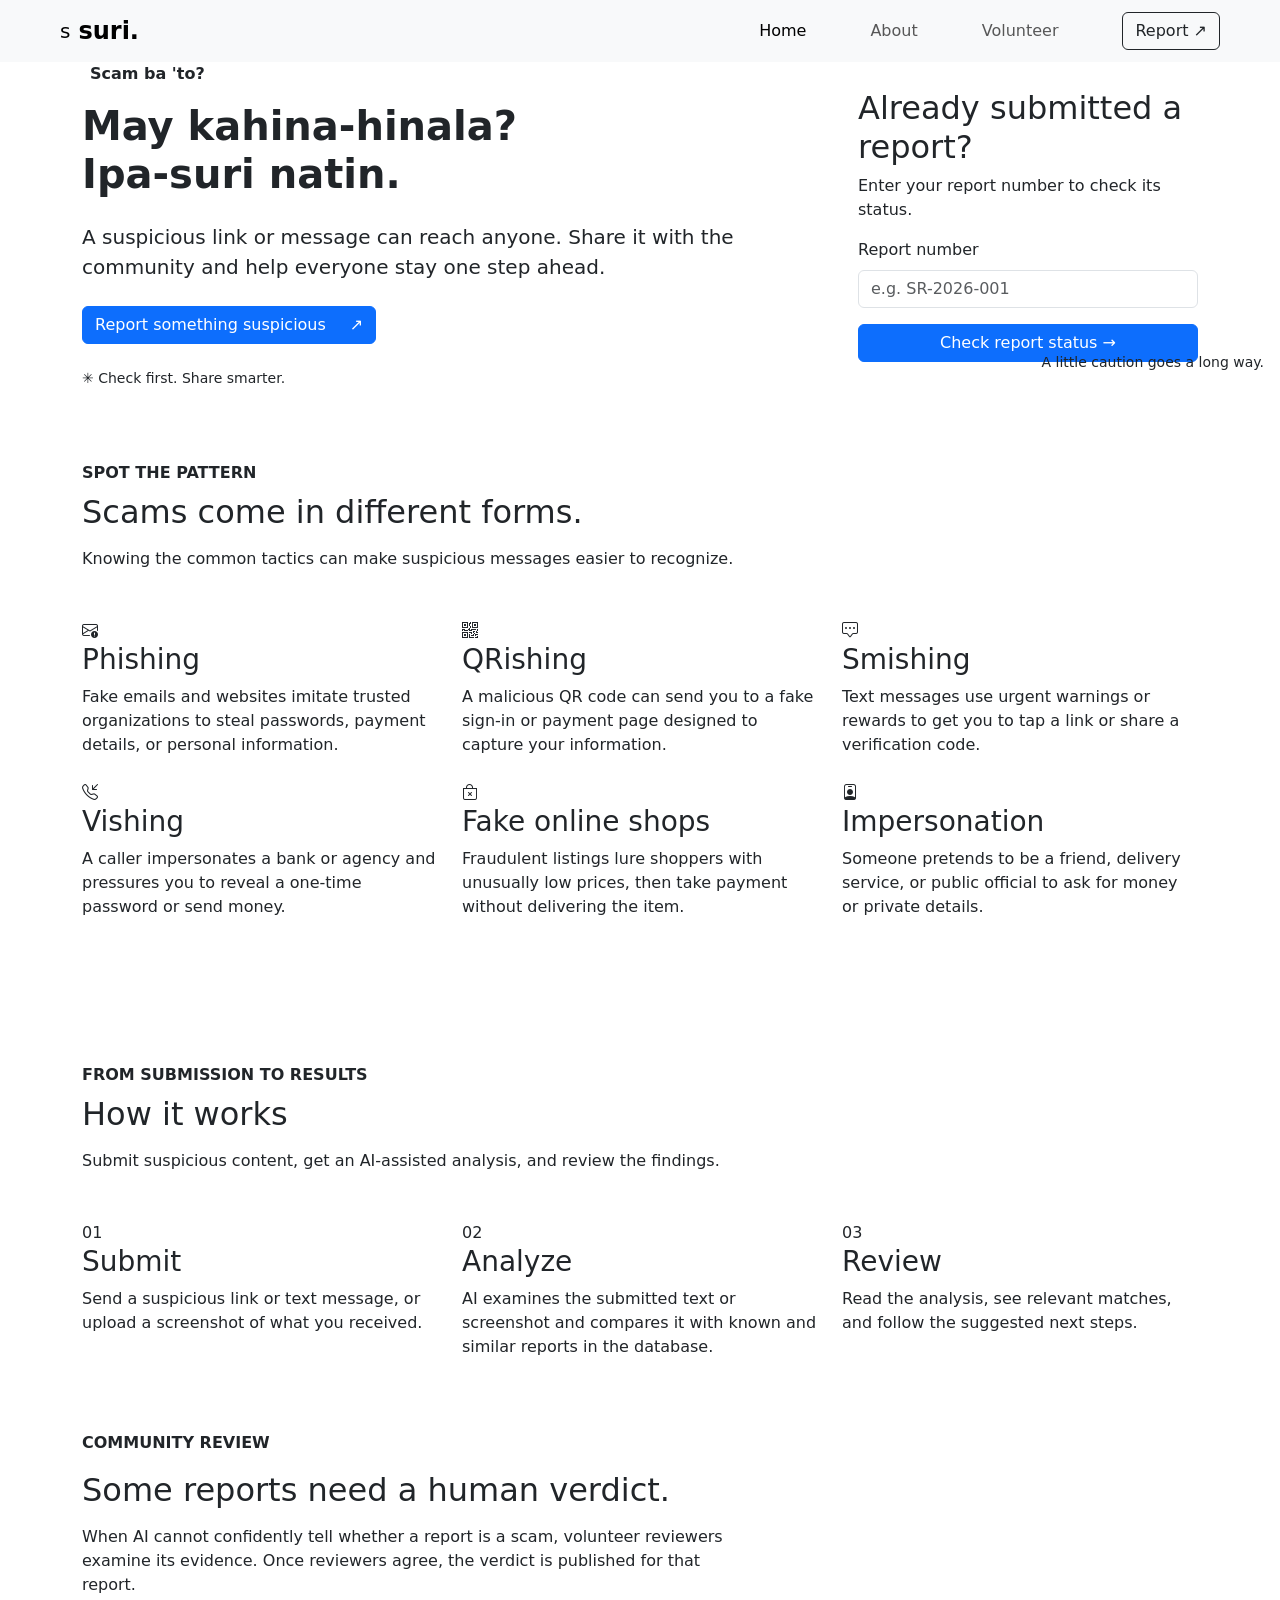
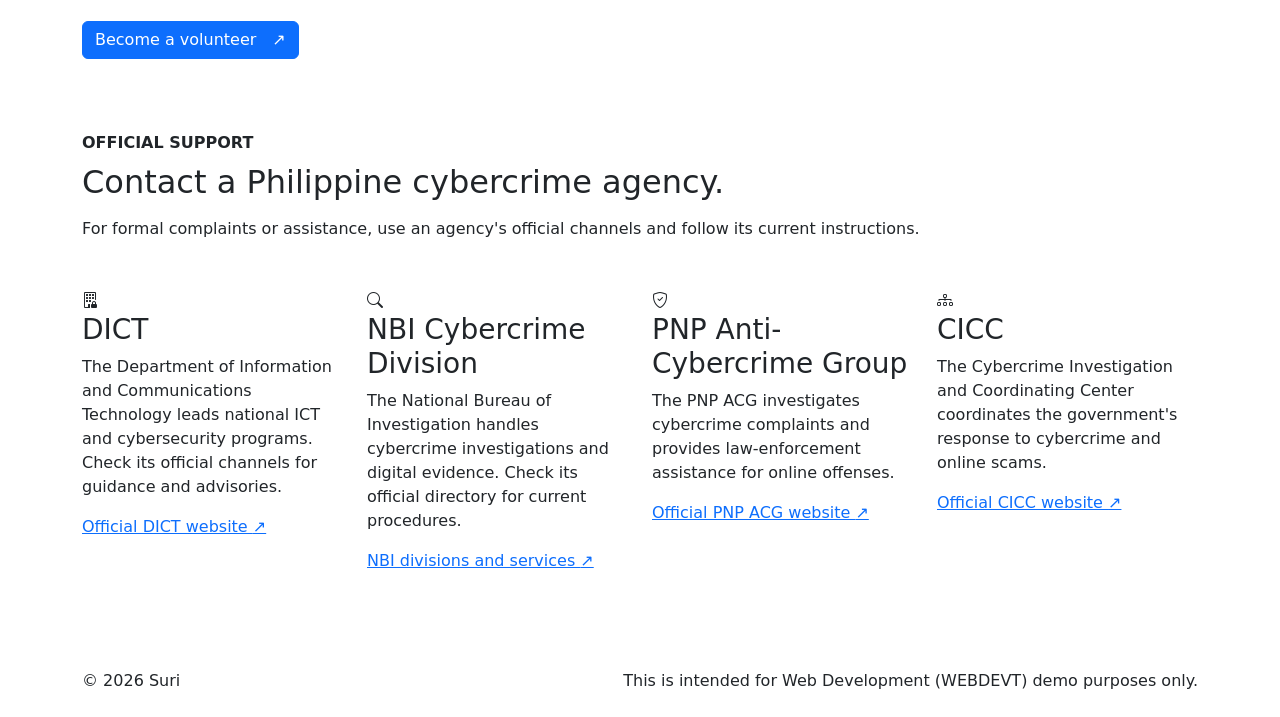
==== index.html @ f3814437 "CORTEZ: Added initial files w/ template." ====
<!doctype html>
<html lang="en">
  <head>
    <meta charset="utf-8">
    <meta name="viewport" content="width=device-width, initial-scale=1">
    <meta name="theme-color" content="#f7f7f2">
    <meta name="description" content="A community space to check suspicious links and messages before they spread." >
    <title>Suri | Scam ba 'to?</title>

    <!-- Bootstrap supplies the responsive layout and common interface styles. -->
    <link href="https://cdn.jsdelivr.net/npm/bootstrap@5.3.3/dist/css/bootstrap.min.css" rel="stylesheet" integrity="sha384-QWTKZyjpPEjISv5WaRU9OFeRpok6YctnYmDr5pNlyT2bRjXh0JMhjY6hW+ALEwIH" crossorigin="anonymous">
    <link rel="stylesheet" href="https://cdn.jsdelivr.net/npm/bootstrap-icons@1.11.3/font/bootstrap-icons.min.css">
    <!-- A display font paired with a readable body font gives the page its own voice. -->
    <link rel="preconnect" href="https://fonts.googleapis.com">
    <link rel="preconnect" href="https://fonts.gstatic.com" crossorigin>
    <link href="https://fonts.googleapis.com/css2?family=DM+Sans:wght@400;500;600;700&family=Space+Grotesk:wght@500;600;700&display=swap" rel="stylesheet">
    <link rel="stylesheet" href="styles/index.css">
    <link rel="stylesheet" href="styles/menu.css">
    <link rel="stylesheet" href="styles/hero.css">
    <link rel="stylesheet" href="styles/report-lookup.css">
    <link rel="stylesheet" href="styles/scams.css">
    <link rel="stylesheet" href="styles/how-it-works.css">
    <link rel="stylesheet" href="styles/volunteer.css">
    <link rel="stylesheet" href="styles/agencies.css">
    <link rel="stylesheet" href="styles/footer.css">
    <script src="scripts/hero.js" defer></script>
    <script src="scripts/menu.js" defer></script>
    <script src="scripts/report-lookup.js" defer></script>
    <script src="scripts/volunteer.js" defer></script>
  </head>
  <body>
    <!-- A sticky header keeps the main actions close while the page is in view. -->
    <header class="navbar navbar-expand-md sticky-top bg-light px-3 px-lg-5">
      <div class="container-fluid">
      <a class="navbar-brand d-flex align-items-center gap-2 mb-0" href="#home" aria-label="Suri home">
        <span class="brand-mark" aria-hidden="true">s</span>
        <span class="brand-name fs-4 fw-bold">suri<span class="brand-period">.</span></span>
      </a>

      <button class="navbar-toggler" type="button" aria-label="Open navigation menu" aria-expanded="false" aria-controls="site-navigation">
        <span class="navbar-toggler-icon" aria-hidden="true"></span>
      </button>

      <nav class="collapse navbar-collapse justify-content-md-end" id="site-navigation" aria-label="Main navigation">
        <div class="navbar-nav align-items-md-center gap-md-5">
          <a class="nav-link active" href="#home" aria-current="page">Home</a>
          <a class="nav-link" href="#how-it-works">About</a>
          <a class="nav-link" href="#volunteer">Volunteer</a>
          <a class="btn btn-outline-dark ms-md-2" href="report.html">Report <span aria-hidden="true">↗</span></a>
        </div>
      </nav>
      </div>
    </header>

    <main>
      <!-- The hero fills the space below the header and uses a photo selected in scripts/hero.js. -->
      <section class="hero d-flex align-items-center position-relative overflow-hidden" id="home" aria-labelledby="hero-title">
        <div class="container position-relative">
          <div class="row g-5 align-items-center">
            <div class="col-lg-8 hero-content">
              <p class="hero-eyebrow d-flex align-items-center gap-2 fw-bold mb-3"><span class="eyebrow-dot" aria-hidden="true"></span> Scam ba 'to?</p>
              <h1 class="hero-title fw-semibold mb-0" id="hero-title">May kahina-hinala?<br><span>Ipa-suri natin.</span></h1>
              <p class="hero-description lead my-4">A suspicious link or message can reach anyone. Share it with the community and help everyone stay one step ahead.</p>
              <a class="btn btn-primary d-inline-flex align-items-center gap-4" href="report.html">Report something suspicious <span aria-hidden="true">↗</span></a>
              <p class="hero-note small mt-4 mb-0"><span aria-hidden="true">✳</span> Check first. Share smarter.</p>
            </div>
            <div class="col-lg-4">
              <aside class="report-lookup" id="report" aria-labelledby="report-lookup-title">
                <h2 class="report-lookup-title" id="report-lookup-title">Already submitted a report?</h2>
                <p class="report-lookup-copy">Enter your report number to check its status.</p>
                <form id="report-lookup-form">
                  <label class="form-label" for="report-number">Report number</label>
                  <input class="form-control mb-3" id="report-number" name="report-number" type="text" placeholder="e.g. SR-2026-001" autocomplete="off" required>
                  <button class="btn btn-primary w-100" type="submit">Check report status <span aria-hidden="true">→</span></button>
                  <p class="report-lookup-feedback small mt-3 mb-0" id="report-lookup-feedback" role="status" aria-live="polite" hidden></p>
                </form>
              </aside>
            </div>
          </div>
        </div>
        <p class="photo-credit position-absolute bottom-0 end-0 small m-3">A little caution goes a long way.</p>
      </section>

      <!-- Static cards introduce common scam categories without needing JavaScript. -->
      <section class="scam-types py-5" id="scam-types" aria-labelledby="scam-types-title">
        <div class="container py-lg-4">
          <div class="scam-types-heading mb-4 mb-lg-5">
            <p class="scam-types-kicker text-uppercase fw-bold mb-2">Spot the pattern</p>
            <h2 class="scam-types-title mb-3" id="scam-types-title">Scams come in different forms.</h2>
            <p class="scam-types-intro mb-0">Knowing the common tactics can make suspicious messages easier to recognize.</p>
          </div>

          <div class="row g-3 g-lg-4">
            <div class="col-md-6 col-lg-4">
              <article class="scam-card h-100">
                <span class="scam-icon" aria-hidden="true"><i class="bi bi-envelope-exclamation"></i></span>
                <h3 class="scam-card-title">Phishing</h3>
                <p class="scam-card-description mb-0">Fake emails and websites imitate trusted organizations to steal passwords, payment details, or personal information.</p>
              </article>
            </div>
            <div class="col-md-6 col-lg-4">
              <article class="scam-card h-100">
                <span class="scam-icon" aria-hidden="true"><i class="bi bi-qr-code"></i></span>
                <h3 class="scam-card-title">QRishing</h3>
                <p class="scam-card-description mb-0">A malicious QR code can send you to a fake sign-in or payment page designed to capture your information.</p>
              </article>
            </div>
            <div class="col-md-6 col-lg-4">
              <article class="scam-card h-100">
                <span class="scam-icon" aria-hidden="true"><i class="bi bi-chat-square-dots"></i></span>
                <h3 class="scam-card-title">Smishing</h3>
                <p class="scam-card-description mb-0">Text messages use urgent warnings or rewards to get you to tap a link or share a verification code.</p>
              </article>
            </div>
            <div class="col-md-6 col-lg-4">
              <article class="scam-card h-100">
                <span class="scam-icon" aria-hidden="true"><i class="bi bi-telephone-inbound"></i></span>
                <h3 class="scam-card-title">Vishing</h3>
                <p class="scam-card-description mb-0">A caller impersonates a bank or agency and pressures you to reveal a one-time password or send money.</p>
              </article>
            </div>
            <div class="col-md-6 col-lg-4">
              <article class="scam-card h-100">
                <span class="scam-icon" aria-hidden="true"><i class="bi bi-bag-x"></i></span>
                <h3 class="scam-card-title">Fake online shops</h3>
                <p class="scam-card-description mb-0">Fraudulent listings lure shoppers with unusually low prices, then take payment without delivering the item.</p>
              </article>
            </div>
            <div class="col-md-6 col-lg-4">
              <article class="scam-card h-100">
                <span class="scam-icon" aria-hidden="true"><i class="bi bi-person-badge"></i></span>
                <h3 class="scam-card-title">Impersonation</h3>
                <p class="scam-card-description mb-0">Someone pretends to be a friend, delivery service, or public official to ask for money or private details.</p>
              </article>
            </div>
          </div>
        </div>
      </section>

      <section class="how-it-works py-5" id="how-it-works" aria-labelledby="how-it-works-title">
        <div class="container py-lg-4">
          <div class="how-heading mb-5">
            <p class="how-kicker text-uppercase fw-bold mb-2">From submission to results</p>
            <h2 class="how-title mb-3" id="how-it-works-title">How it works</h2>
            <p class="how-intro mb-0">Submit suspicious content, get an AI-assisted analysis, and review the findings.</p>
          </div>

          <div class="how-steps row g-4 position-relative">
            <div class="col-md-4">
              <article class="how-step">
                <span class="step-number">01</span>
                <h3 class="step-title">Submit</h3>
                <p class="step-description mb-0">Send a suspicious link or text message, or upload a screenshot of what you received.</p>
              </article>
            </div>
            <div class="col-md-4">
              <article class="how-step">
                <span class="step-number">02</span>
                <h3 class="step-title">Analyze</h3>
                <p class="step-description mb-0">AI examines the submitted text or screenshot and compares it with known and similar reports in the database.</p>
              </article>
            </div>
            <div class="col-md-4">
              <article class="how-step">
                <span class="step-number">03</span>
                <h3 class="step-title">Review</h3>
                <p class="step-description mb-0">Read the analysis, see relevant matches, and follow the suggested next steps.</p>
              </article>
            </div>
          </div>
        </div>
      </section>

      <section class="volunteer-section position-relative d-flex align-items-center overflow-hidden" id="volunteer" aria-labelledby="volunteer-title">
        <div class="volunteer-parallax" aria-hidden="true"></div>
        <div class="volunteer-shade" aria-hidden="true"></div>
        <div class="container volunteer-content">
          <div class="row">
            <div class="col-lg-8 col-xl-7">
              <p class="volunteer-eyebrow text-uppercase fw-bold mb-3">Community review</p>
              <h2 class="volunteer-title mb-3" id="volunteer-title">Some reports need a human verdict.</h2>
              <p class="volunteer-description mb-4">When AI cannot confidently tell whether a report is a scam, volunteer reviewers examine its evidence. Once reviewers agree, the verdict is published for that report.</p>
              <button class="btn btn-primary d-inline-flex align-items-center gap-3" id="volunteer-button" type="button">Become a volunteer <span aria-hidden="true">↗</span></button>
              <p class="volunteer-feedback small mt-3 mb-0" id="volunteer-feedback" role="status" aria-live="polite" hidden></p>
            </div>
          </div>
        </div>
      </section>

      <section class="agency-directory py-5" id="agencies" aria-labelledby="agency-directory-title">
        <div class="container py-lg-4">
          <div class="agency-heading mb-4 mb-lg-5">
            <p class="agency-kicker text-uppercase fw-bold mb-2">Official support</p>
            <h2 class="agency-title mb-3" id="agency-directory-title">Contact a Philippine cybercrime agency.</h2>
            <p class="agency-intro mb-0">For formal complaints or assistance, use an agency's official channels and follow its current instructions.</p>
          </div>

          <div class="row g-3 g-lg-4">
            <div class="col-md-6 col-xl-3">
              <article class="agency-card h-100">
                <span class="agency-icon" aria-hidden="true"><i class="bi bi-building-lock"></i></span>
                <h3 class="agency-card-title">DICT</h3>
                <p class="agency-card-description">The Department of Information and Communications Technology leads national ICT and cybersecurity programs. Check its official channels for guidance and advisories.</p>
                <a class="agency-link" href="https://dict.gov.ph/" target="_blank" rel="noopener noreferrer">Official DICT website <span aria-hidden="true">↗</span></a>
              </article>
            </div>
            <div class="col-md-6 col-xl-3">
              <article class="agency-card h-100">
                <span class="agency-icon" aria-hidden="true"><i class="bi bi-search"></i></span>
                <h3 class="agency-card-title">NBI Cybercrime Division</h3>
                <p class="agency-card-description">The National Bureau of Investigation handles cybercrime investigations and digital evidence. Check its official directory for current procedures.</p>
                <a class="agency-link" href="https://nbi.gov.ph/overview/divisions/" target="_blank" rel="noopener noreferrer">NBI divisions and services <span aria-hidden="true">↗</span></a>
              </article>
            </div>
            <div class="col-md-6 col-xl-3">
              <article class="agency-card h-100">
                <span class="agency-icon" aria-hidden="true"><i class="bi bi-shield-check"></i></span>
                <h3 class="agency-card-title">PNP Anti-Cybercrime Group</h3>
                <p class="agency-card-description">The PNP ACG investigates cybercrime complaints and provides law-enforcement assistance for online offenses.</p>
                <a class="agency-link" href="https://acg.pnp.gov.ph/" target="_blank" rel="noopener noreferrer">Official PNP ACG website <span aria-hidden="true">↗</span></a>
              </article>
            </div>
            <div class="col-md-6 col-xl-3">
              <article class="agency-card h-100">
                <span class="agency-icon" aria-hidden="true"><i class="bi bi-diagram-3"></i></span>
                <h3 class="agency-card-title">CICC</h3>
                <p class="agency-card-description">The Cybercrime Investigation and Coordinating Center coordinates the government's response to cybercrime and online scams.</p>
                <a class="agency-link" href="https://cicc.gov.ph/" target="_blank" rel="noopener noreferrer">Official CICC website <span aria-hidden="true">↗</span></a>
              </article>
            </div>
          </div>
        </div>
      </section>
    </main>

    <footer class="site-footer py-4">
      <div class="container d-flex flex-column flex-sm-row justify-content-between align-items-sm-center gap-2">
        <p class="footer-copyright mb-0">&copy; 2026 Suri</p>
        <p class="footer-notice mb-0">This is intended for Web Development (WEBDEVT) demo purposes only.</p>
      </div>
    </footer>
  </body>
</html>
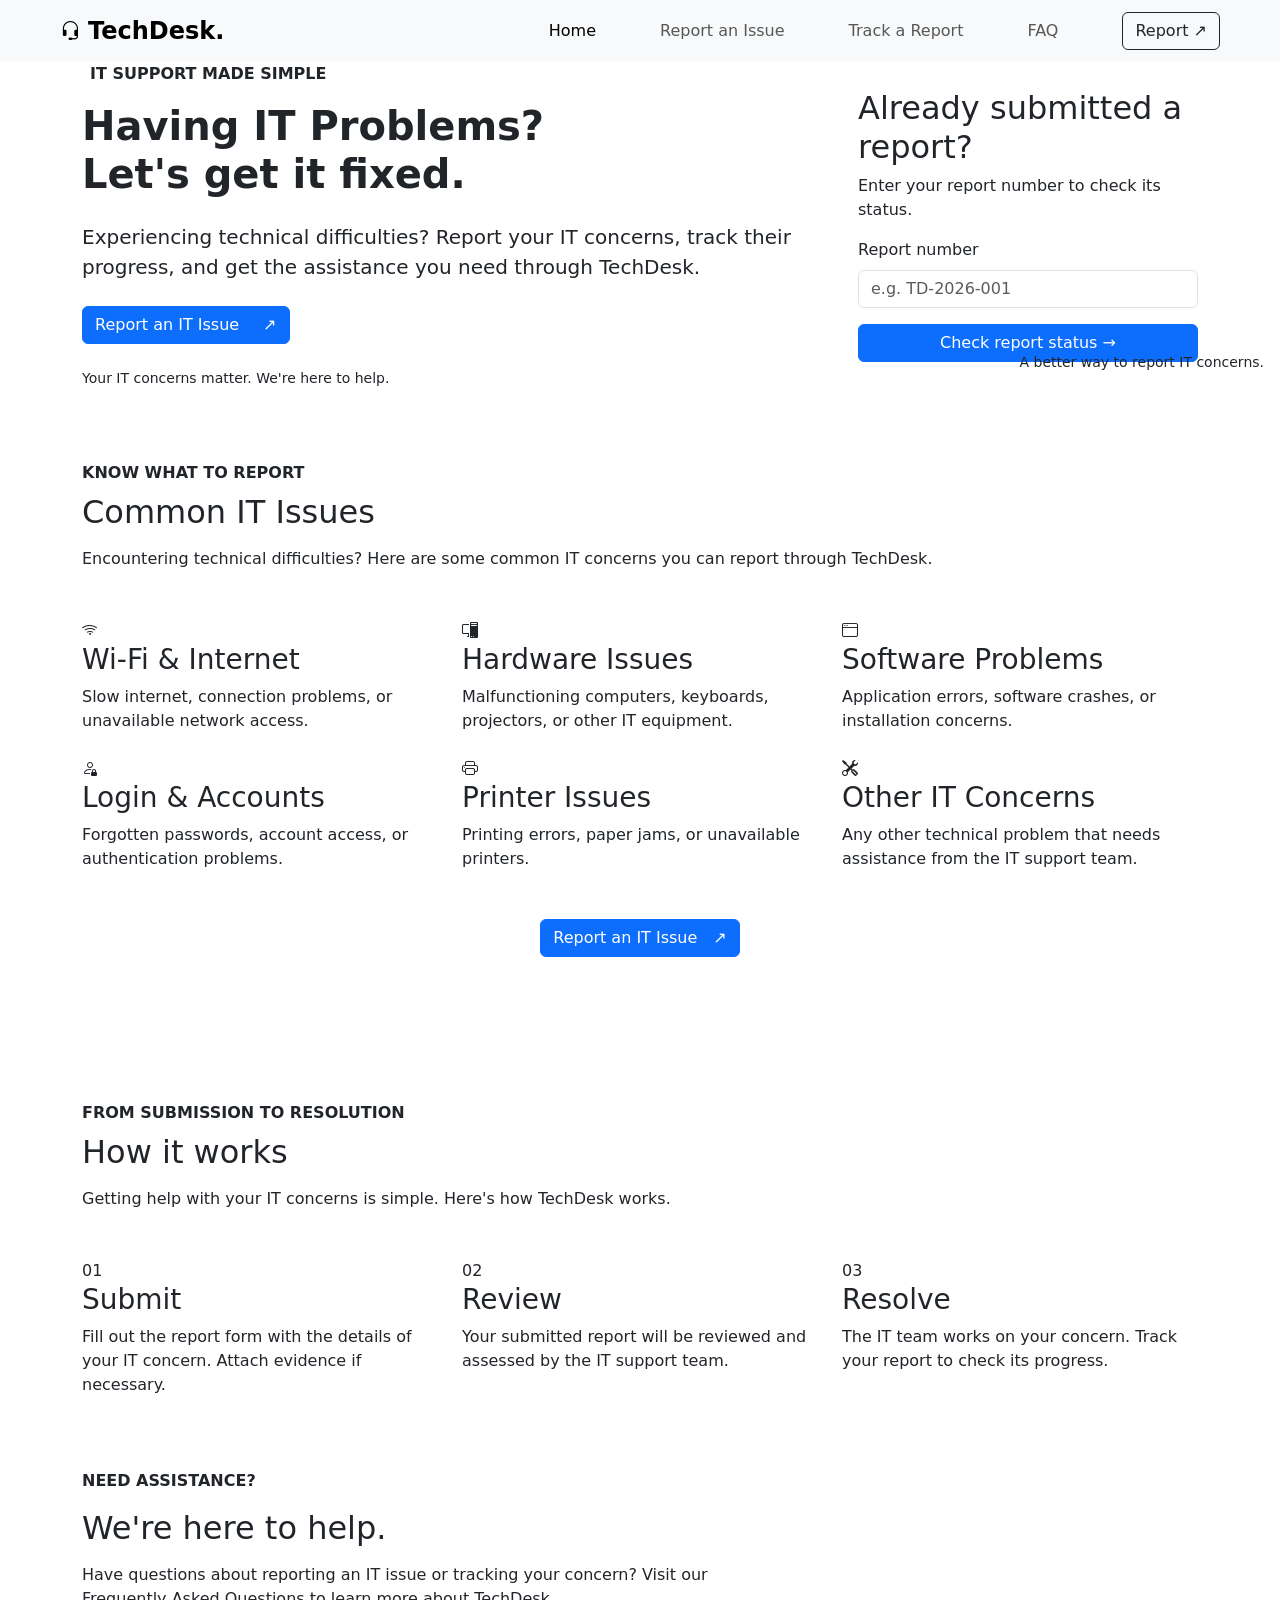
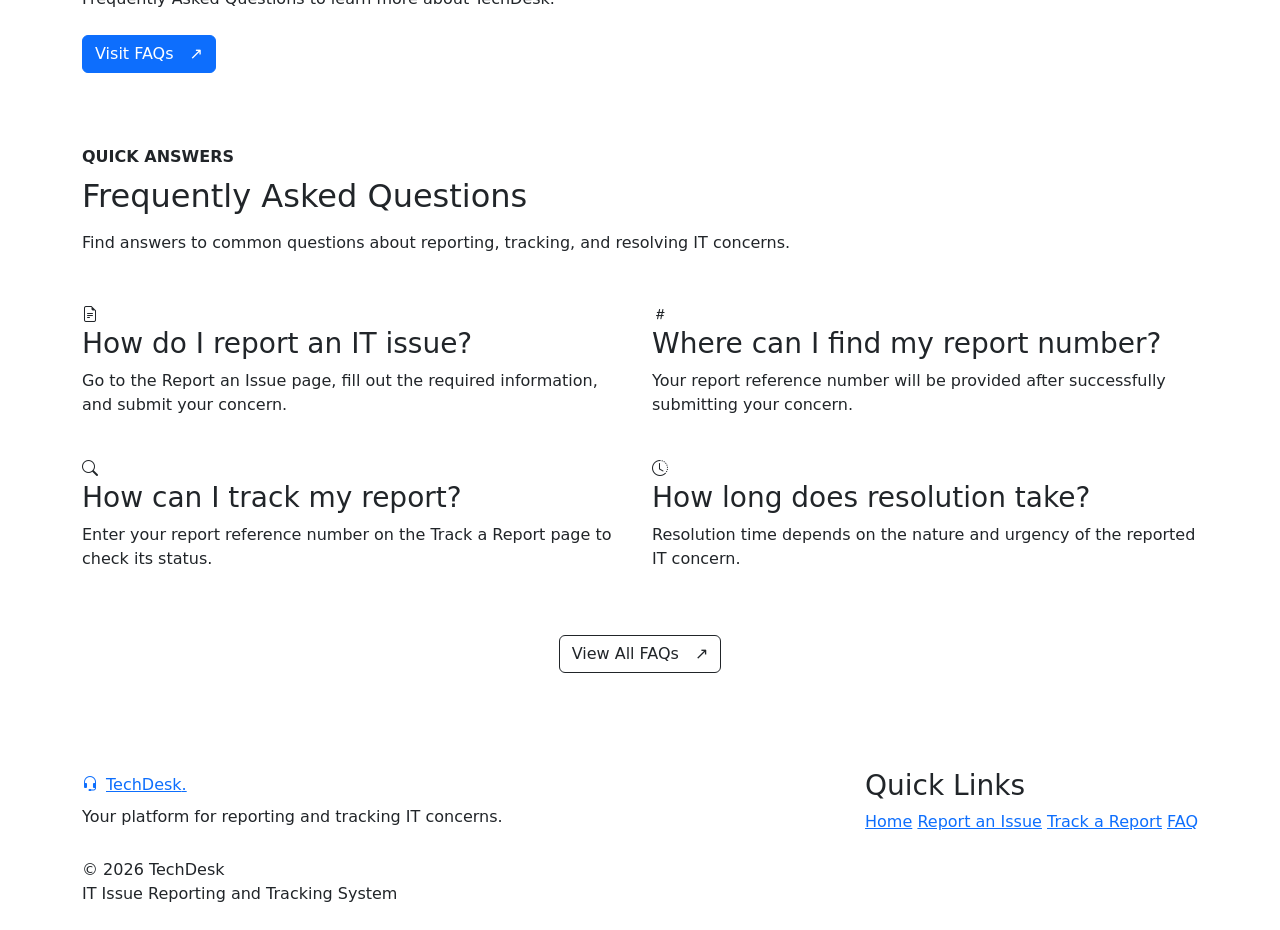
==== commit ee4e236e: "Update homepage" ====
--- a/index.html
+++ b/index.html
@@ -1,19 +1,25 @@
 <!doctype html>
 <html lang="en">
-  <head>
+<head>
     <meta charset="utf-8">
     <meta name="viewport" content="width=device-width, initial-scale=1">
     <meta name="theme-color" content="#f7f7f2">
-    <meta name="description" content="A community space to check suspicious links and messages before they spread." >
-    <title>Suri | Scam ba 'to?</title>
+    <meta name="description" content="TechDesk is a campus IT issue reporting and tracking platform where users can report technical problems and monitor their status.">
+    <title>TechDesk | Having IT Problems?</title>
+
 
     <!-- Bootstrap supplies the responsive layout and common interface styles. -->
     <link href="https://cdn.jsdelivr.net/npm/bootstrap@5.3.3/dist/css/bootstrap.min.css" rel="stylesheet" integrity="sha384-QWTKZyjpPEjISv5WaRU9OFeRpok6YctnYmDr5pNlyT2bRjXh0JMhjY6hW+ALEwIH" crossorigin="anonymous">
     <link rel="stylesheet" href="https://cdn.jsdelivr.net/npm/bootstrap-icons@1.11.3/font/bootstrap-icons.min.css">
+
+
     <!-- A display font paired with a readable body font gives the page its own voice. -->
     <link rel="preconnect" href="https://fonts.googleapis.com">
     <link rel="preconnect" href="https://fonts.gstatic.com" crossorigin>
     <link href="https://fonts.googleapis.com/css2?family=DM+Sans:wght@400;500;600;700&family=Space+Grotesk:wght@500;600;700&display=swap" rel="stylesheet">
+
+
+    <!-- TechDesk Stylesheets -->
     <link rel="stylesheet" href="styles/index.css">
     <link rel="stylesheet" href="styles/menu.css">
     <link rel="stylesheet" href="styles/hero.css">
@@ -23,221 +29,466 @@
     <link rel="stylesheet" href="styles/volunteer.css">
     <link rel="stylesheet" href="styles/agencies.css">
     <link rel="stylesheet" href="styles/footer.css">
-    <script src="scripts/hero.js" defer></script>
-    <script src="scripts/menu.js" defer></script>
-    <script src="scripts/report-lookup.js" defer></script>
-    <script src="scripts/volunteer.js" defer></script>
-  </head>
-  <body>
+</head>
+
+
+<body>
+
+
     <!-- A sticky header keeps the main actions close while the page is in view. -->
     <header class="navbar navbar-expand-md sticky-top bg-light px-3 px-lg-5">
-      <div class="container-fluid">
-      <a class="navbar-brand d-flex align-items-center gap-2 mb-0" href="#home" aria-label="Suri home">
-        <span class="brand-mark" aria-hidden="true">s</span>
-        <span class="brand-name fs-4 fw-bold">suri<span class="brand-period">.</span></span>
-      </a>
-
-      <button class="navbar-toggler" type="button" aria-label="Open navigation menu" aria-expanded="false" aria-controls="site-navigation">
-        <span class="navbar-toggler-icon" aria-hidden="true"></span>
-      </button>
-
-      <nav class="collapse navbar-collapse justify-content-md-end" id="site-navigation" aria-label="Main navigation">
-        <div class="navbar-nav align-items-md-center gap-md-5">
-          <a class="nav-link active" href="#home" aria-current="page">Home</a>
-          <a class="nav-link" href="#how-it-works">About</a>
-          <a class="nav-link" href="#volunteer">Volunteer</a>
-          <a class="btn btn-outline-dark ms-md-2" href="report.html">Report <span aria-hidden="true">↗</span></a>
+        <div class="container-fluid">
+
+
+            <!-- TechDesk Brand -->
+            <a class="navbar-brand d-flex align-items-center gap-2 mb-0" href="#home" aria-label="TechDesk home">
+                <span class="brand-mark" aria-hidden="true">
+                    <i class="bi bi-headset"></i>
+                </span>
+                <span class="brand-name fs-4 fw-bold">TechDesk<span class="brand-period">.</span></span>
+            </a>
+
+
+            <!-- Navigation Toggle -->
+            <button class="navbar-toggler" type="button" aria-label="Open navigation menu" aria-expanded="false" aria-controls="site-navigation">
+                <span class="navbar-toggler-icon" aria-hidden="true"></span>
+            </button>
+
+
+            <!-- Main Navigation -->
+            <nav class="collapse navbar-collapse justify-content-md-end" id="site-navigation" aria-label="Main navigation">
+                <div class="navbar-nav align-items-md-center gap-md-5">
+                    <a class="nav-link active" href="#home" aria-current="page">Home</a>
+                    <a class="nav-link" href="report.html">Report an Issue</a>
+                    <a class="nav-link" href="track.html">Track a Report</a>
+                    <a class="nav-link" href="faq.html">FAQ</a>
+                    <a class="btn btn-outline-dark ms-md-2" href="report.html">Report <span aria-hidden="true">↗</span></a>
+                </div>
+            </nav>
+
+
         </div>
-      </nav>
-      </div>
     </header>
 
+
     <main>
-      <!-- The hero fills the space below the header and uses a photo selected in scripts/hero.js. -->
-      <section class="hero d-flex align-items-center position-relative overflow-hidden" id="home" aria-labelledby="hero-title">
-        <div class="container position-relative">
-          <div class="row g-5 align-items-center">
-            <div class="col-lg-8 hero-content">
-              <p class="hero-eyebrow d-flex align-items-center gap-2 fw-bold mb-3"><span class="eyebrow-dot" aria-hidden="true"></span> Scam ba 'to?</p>
-              <h1 class="hero-title fw-semibold mb-0" id="hero-title">May kahina-hinala?<br><span>Ipa-suri natin.</span></h1>
-              <p class="hero-description lead my-4">A suspicious link or message can reach anyone. Share it with the community and help everyone stay one step ahead.</p>
-              <a class="btn btn-primary d-inline-flex align-items-center gap-4" href="report.html">Report something suspicious <span aria-hidden="true">↗</span></a>
-              <p class="hero-note small mt-4 mb-0"><span aria-hidden="true">✳</span> Check first. Share smarter.</p>
-            </div>
-            <div class="col-lg-4">
-              <aside class="report-lookup" id="report" aria-labelledby="report-lookup-title">
-                <h2 class="report-lookup-title" id="report-lookup-title">Already submitted a report?</h2>
-                <p class="report-lookup-copy">Enter your report number to check its status.</p>
-                <form id="report-lookup-form">
-                  <label class="form-label" for="report-number">Report number</label>
-                  <input class="form-control mb-3" id="report-number" name="report-number" type="text" placeholder="e.g. SR-2026-001" autocomplete="off" required>
-                  <button class="btn btn-primary w-100" type="submit">Check report status <span aria-hidden="true">→</span></button>
-                  <p class="report-lookup-feedback small mt-3 mb-0" id="report-lookup-feedback" role="status" aria-live="polite" hidden></p>
-                </form>
-              </aside>
-            </div>
-          </div>
+
+
+        <!-- The hero introduces TechDesk and its main reporting action. -->
+        <section class="hero d-flex align-items-center position-relative overflow-hidden" id="home" aria-labelledby="hero-title">
+            <div class="container position-relative">
+                <div class="row g-5 align-items-center">
+
+
+                    <!-- Hero Content -->
+                    <div class="col-lg-8 hero-content">
+                        <p class="hero-eyebrow d-flex align-items-center gap-2 fw-bold mb-3">
+                            <span class="eyebrow-dot" aria-hidden="true"></span>
+                            IT SUPPORT MADE SIMPLE
+                        </p>
+
+
+                        <h1 class="hero-title fw-semibold mb-0" id="hero-title">
+                            Having IT Problems?<br><span>Let's get it fixed.</span>
+                        </h1>
+
+
+                        <p class="hero-description lead my-4">
+                            Experiencing technical difficulties? Report your IT concerns,
+                            track their progress, and get the assistance you need through TechDesk.
+                        </p>
+
+
+                        <a class="btn btn-primary d-inline-flex align-items-center gap-4" href="report.html">
+                            Report an IT Issue <span aria-hidden="true">↗</span>
+                        </a>
+
+
+                        <p class="hero-note small mt-4 mb-0">
+                            Your IT concerns matter. We're here to help.
+                        </p>
+                    </div>
+
+
+                    <!-- Report Lookup -->
+                    <div class="col-lg-4">
+                        <aside class="report-lookup" id="report" aria-labelledby="report-lookup-title">
+                            <h2 class="report-lookup-title" id="report-lookup-title">Already submitted a report?</h2>
+                            <p class="report-lookup-copy">Enter your report number to check its status.</p>
+
+
+                            <form id="report-lookup-form" action="track.html" method="get">
+                                <label class="form-label" for="report-number">Report number</label>
+
+
+                                <input class="form-control mb-3"
+                                       id="report-number"
+                                       name="reference"
+                                       type="text"
+                                       placeholder="e.g. TD-2026-001"
+                                       autocomplete="off"
+                                       required>
+
+
+                                <button class="btn btn-primary w-100" type="submit">
+                                    Check report status <span aria-hidden="true">→</span>
+                                </button>
+                            </form>
+                        </aside>
+                    </div>
+
+
+                </div>
+            </div>
+
+
+            <p class="photo-credit position-absolute bottom-0 end-0 small m-3">
+                A better way to report IT concerns.
+            </p>
+        </section>
+
+
+        <!-- Static cards introduce common IT issues without needing JavaScript. -->
+        <section class="scam-types py-5" id="scam-types" aria-labelledby="scam-types-title">
+            <div class="container py-lg-4">
+
+
+                <div class="scam-types-heading mb-4 mb-lg-5">
+                    <p class="scam-types-kicker text-uppercase fw-bold mb-2">KNOW WHAT TO REPORT</p>
+                    <h2 class="scam-types-title mb-3" id="scam-types-title">Common IT Issues</h2>
+                    <p class="scam-types-intro mb-0">
+                        Encountering technical difficulties? Here are some common
+                        IT concerns you can report through TechDesk.
+                    </p>
+                </div>
+
+
+                <div class="row g-3 g-lg-4">
+
+
+                    <!-- Wi-Fi and Internet -->
+                    <div class="col-md-6 col-lg-4">
+                        <article class="scam-card h-100">
+                            <span class="scam-icon" aria-hidden="true"><i class="bi bi-wifi"></i></span>
+                            <h3 class="scam-card-title">Wi-Fi & Internet</h3>
+                            <p class="scam-card-description mb-0">
+                                Slow internet, connection problems, or unavailable
+                                network access.
+                            </p>
+                        </article>
+                    </div>
+
+
+                    <!-- Hardware -->
+                    <div class="col-md-6 col-lg-4">
+                        <article class="scam-card h-100">
+                            <span class="scam-icon" aria-hidden="true"><i class="bi bi-pc-display"></i></span>
+                            <h3 class="scam-card-title">Hardware Issues</h3>
+                            <p class="scam-card-description mb-0">
+                                Malfunctioning computers, keyboards, projectors,
+                                or other IT equipment.
+                            </p>
+                        </article>
+                    </div>
+
+
+                    <!-- Software -->
+                    <div class="col-md-6 col-lg-4">
+                        <article class="scam-card h-100">
+                            <span class="scam-icon" aria-hidden="true"><i class="bi bi-window"></i></span>
+                            <h3 class="scam-card-title">Software Problems</h3>
+                            <p class="scam-card-description mb-0">
+                                Application errors, software crashes,
+                                or installation concerns.
+                            </p>
+                        </article>
+                    </div>
+
+
+                    <!-- Login and Accounts -->
+                    <div class="col-md-6 col-lg-4">
+                        <article class="scam-card h-100">
+                            <span class="scam-icon" aria-hidden="true"><i class="bi bi-person-lock"></i></span>
+                            <h3 class="scam-card-title">Login & Accounts</h3>
+                            <p class="scam-card-description mb-0">
+                                Forgotten passwords, account access,
+                                or authentication problems.
+                            </p>
+                        </article>
+                    </div>
+
+
+                    <!-- Printer Issues -->
+                    <div class="col-md-6 col-lg-4">
+                        <article class="scam-card h-100">
+                            <span class="scam-icon" aria-hidden="true"><i class="bi bi-printer"></i></span>
+                            <h3 class="scam-card-title">Printer Issues</h3>
+                            <p class="scam-card-description mb-0">
+                                Printing errors, paper jams,
+                                or unavailable printers.
+                            </p>
+                        </article>
+                    </div>
+
+
+                    <!-- Other Issues -->
+                    <div class="col-md-6 col-lg-4">
+                        <article class="scam-card h-100">
+                            <span class="scam-icon" aria-hidden="true"><i class="bi bi-tools"></i></span>
+                            <h3 class="scam-card-title">Other IT Concerns</h3>
+                            <p class="scam-card-description mb-0">
+                                Any other technical problem that needs
+                                assistance from the IT support team.
+                            </p>
+                        </article>
+                    </div>
+
+
+                </div>
+
+
+                <!-- Report CTA -->
+                <div class="text-center mt-5">
+                    <a class="btn btn-primary d-inline-flex align-items-center gap-3" href="report.html">
+                        Report an IT Issue <span aria-hidden="true">↗</span>
+                    </a>
+                </div>
+
+
+            </div>
+        </section>
+
+
+        <!-- How It Works explains the reporting process. -->
+        <section class="how-it-works py-5" id="how-it-works" aria-labelledby="how-it-works-title">
+            <div class="container py-lg-4">
+
+
+                <div class="how-heading mb-5">
+                    <p class="how-kicker text-uppercase fw-bold mb-2">FROM SUBMISSION TO RESOLUTION</p>
+                    <h2 class="how-title mb-3" id="how-it-works-title">How it works</h2>
+                    <p class="how-intro mb-0">
+                        Getting help with your IT concerns is simple.
+                        Here's how TechDesk works.
+                    </p>
+                </div>
+
+
+                <div class="how-steps row g-4 position-relative">
+
+
+                    <!-- Step 1 -->
+                    <div class="col-md-4">
+                        <article class="how-step">
+                            <span class="step-number">01</span>
+                            <h3 class="step-title">Submit</h3>
+                            <p class="step-description mb-0">
+                                Fill out the report form with the details of your IT concern.
+                                Attach evidence if necessary.
+                            </p>
+                        </article>
+                    </div>
+
+
+                    <!-- Step 2 -->
+                    <div class="col-md-4">
+                        <article class="how-step">
+                            <span class="step-number">02</span>
+                            <h3 class="step-title">Review</h3>
+                            <p class="step-description mb-0">
+                                Your submitted report will be reviewed and assessed
+                                by the IT support team.
+                            </p>
+                        </article>
+                    </div>
+
+
+                    <!-- Step 3 -->
+                    <div class="col-md-4">
+                        <article class="how-step">
+                            <span class="step-number">03</span>
+                            <h3 class="step-title">Resolve</h3>
+                            <p class="step-description mb-0">
+                                The IT team works on your concern.
+                                Track your report to check its progress.
+                            </p>
+                        </article>
+                    </div>
+
+
+                </div>
+            </div>
+        </section>
+
+
+        <!-- Help section replaces Suri's volunteer section. -->
+        <section class="volunteer-section position-relative d-flex align-items-center overflow-hidden" id="help" aria-labelledby="help-title">
+            <div class="volunteer-parallax" aria-hidden="true"></div>
+            <div class="volunteer-shade" aria-hidden="true"></div>
+
+
+            <div class="container volunteer-content">
+                <div class="row">
+                    <div class="col-lg-8 col-xl-7">
+
+
+                        <p class="volunteer-eyebrow text-uppercase fw-bold mb-3">NEED ASSISTANCE?</p>
+
+
+                        <h2 class="volunteer-title mb-3" id="help-title">
+                            We're here to help.
+                        </h2>
+
+
+                        <p class="volunteer-description mb-4">
+                            Have questions about reporting an IT issue or tracking your concern?
+                            Visit our Frequently Asked Questions to learn more about TechDesk.
+                        </p>
+
+
+                        <a class="btn btn-primary d-inline-flex align-items-center gap-3" href="faq.html">
+                            Visit FAQs <span aria-hidden="true">↗</span>
+                        </a>
+
+
+                    </div>
+                </div>
+            </div>
+        </section>
+
+
+        <!-- Frequently Asked Questions preview. -->
+        <section class="agency-directory py-5" id="faq-preview" aria-labelledby="faq-preview-title">
+            <div class="container py-lg-4">
+
+
+                <div class="agency-heading mb-4 mb-lg-5">
+                    <p class="agency-kicker text-uppercase fw-bold mb-2">QUICK ANSWERS</p>
+                    <h2 class="agency-title mb-3" id="faq-preview-title">Frequently Asked Questions</h2>
+                    <p class="agency-intro mb-0">
+                        Find answers to common questions about reporting,
+                        tracking, and resolving IT concerns.
+                    </p>
+                </div>
+
+
+                <div class="row g-3 g-lg-4">
+
+
+                    <!-- FAQ 1 -->
+                    <div class="col-md-6">
+                        <article class="agency-card h-100">
+                            <span class="agency-icon" aria-hidden="true"><i class="bi bi-file-earmark-text"></i></span>
+                            <h3 class="agency-card-title">How do I report an IT issue?</h3>
+                            <p class="agency-card-description">
+                                Go to the Report an Issue page, fill out the required
+                                information, and submit your concern.
+                            </p>
+                        </article>
+                    </div>
+
+
+                    <!-- FAQ 2 -->
+                    <div class="col-md-6">
+                        <article class="agency-card h-100">
+                            <span class="agency-icon" aria-hidden="true"><i class="bi bi-hash"></i></span>
+                            <h3 class="agency-card-title">Where can I find my report number?</h3>
+                            <p class="agency-card-description">
+                                Your report reference number will be provided
+                                after successfully submitting your concern.
+                            </p>
+                        </article>
+                    </div>
+
+
+                    <!-- FAQ 3 -->
+                    <div class="col-md-6">
+                        <article class="agency-card h-100">
+                            <span class="agency-icon" aria-hidden="true"><i class="bi bi-search"></i></span>
+                            <h3 class="agency-card-title">How can I track my report?</h3>
+                            <p class="agency-card-description">
+                                Enter your report reference number on the
+                                Track a Report page to check its status.
+                            </p>
+                        </article>
+                    </div>
+
+
+                    <!-- FAQ 4 -->
+                    <div class="col-md-6">
+                        <article class="agency-card h-100">
+                            <span class="agency-icon" aria-hidden="true"><i class="bi bi-clock-history"></i></span>
+                            <h3 class="agency-card-title">How long does resolution take?</h3>
+                            <p class="agency-card-description">
+                                Resolution time depends on the nature and urgency
+                                of the reported IT concern.
+                            </p>
+                        </article>
+                    </div>
+
+
+                </div>
+
+
+                <div class="text-center mt-5">
+                    <a class="btn btn-outline-dark d-inline-flex align-items-center gap-3" href="faq.html">
+                        View All FAQs <span aria-hidden="true">↗</span>
+                    </a>
+                </div>
+
+
+            </div>
+        </section>
+
+
+    </main>
+
+
+    <!-- Footer -->
+    <footer class="site-footer py-4" id="contact">
+        <div class="container">
+
+
+            <div class="d-flex flex-column flex-sm-row justify-content-between align-items-sm-center gap-3">
+
+
+                <!-- Footer Brand -->
+                <div class="footer-brand">
+                    <a class="footer-logo d-flex align-items-center gap-2 mb-2" href="#home">
+                        <span class="brand-mark" aria-hidden="true"><i class="bi bi-headset"></i></span>
+                        <span>TechDesk<span class="brand-period">.</span></span>
+                    </a>
+
+
+                    <p class="footer-notice mb-0">
+                        Your platform for reporting and tracking IT concerns.
+                    </p>
+                </div>
+
+
+                <!-- Footer Navigation -->
+                <div class="footer-links">
+                    <h3>Quick Links</h3>
+                    <a href="index.html">Home</a>
+                    <a href="report.html">Report an Issue</a>
+                    <a href="track.html">Track a Report</a>
+                    <a href="faq.html">FAQ</a>
+                </div>
+
+
+            </div>
+
+
+            <!-- Copyright -->
+            <div class="footer-bottom mt-4">
+                <p class="footer-copyright mb-0">&copy; 2026 TechDesk</p>
+                <p class="footer-notice mb-0">IT Issue Reporting and Tracking System</p>
+            </div>
+
+
         </div>
-        <p class="photo-credit position-absolute bottom-0 end-0 small m-3">A little caution goes a long way.</p>
-      </section>
-
-      <!-- Static cards introduce common scam categories without needing JavaScript. -->
-      <section class="scam-types py-5" id="scam-types" aria-labelledby="scam-types-title">
-        <div class="container py-lg-4">
-          <div class="scam-types-heading mb-4 mb-lg-5">
-            <p class="scam-types-kicker text-uppercase fw-bold mb-2">Spot the pattern</p>
-            <h2 class="scam-types-title mb-3" id="scam-types-title">Scams come in different forms.</h2>
-            <p class="scam-types-intro mb-0">Knowing the common tactics can make suspicious messages easier to recognize.</p>
-          </div>
-
-          <div class="row g-3 g-lg-4">
-            <div class="col-md-6 col-lg-4">
-              <article class="scam-card h-100">
-                <span class="scam-icon" aria-hidden="true"><i class="bi bi-envelope-exclamation"></i></span>
-                <h3 class="scam-card-title">Phishing</h3>
-                <p class="scam-card-description mb-0">Fake emails and websites imitate trusted organizations to steal passwords, payment details, or personal information.</p>
-              </article>
-            </div>
-            <div class="col-md-6 col-lg-4">
-              <article class="scam-card h-100">
-                <span class="scam-icon" aria-hidden="true"><i class="bi bi-qr-code"></i></span>
-                <h3 class="scam-card-title">QRishing</h3>
-                <p class="scam-card-description mb-0">A malicious QR code can send you to a fake sign-in or payment page designed to capture your information.</p>
-              </article>
-            </div>
-            <div class="col-md-6 col-lg-4">
-              <article class="scam-card h-100">
-                <span class="scam-icon" aria-hidden="true"><i class="bi bi-chat-square-dots"></i></span>
-                <h3 class="scam-card-title">Smishing</h3>
-                <p class="scam-card-description mb-0">Text messages use urgent warnings or rewards to get you to tap a link or share a verification code.</p>
-              </article>
-            </div>
-            <div class="col-md-6 col-lg-4">
-              <article class="scam-card h-100">
-                <span class="scam-icon" aria-hidden="true"><i class="bi bi-telephone-inbound"></i></span>
-                <h3 class="scam-card-title">Vishing</h3>
-                <p class="scam-card-description mb-0">A caller impersonates a bank or agency and pressures you to reveal a one-time password or send money.</p>
-              </article>
-            </div>
-            <div class="col-md-6 col-lg-4">
-              <article class="scam-card h-100">
-                <span class="scam-icon" aria-hidden="true"><i class="bi bi-bag-x"></i></span>
-                <h3 class="scam-card-title">Fake online shops</h3>
-                <p class="scam-card-description mb-0">Fraudulent listings lure shoppers with unusually low prices, then take payment without delivering the item.</p>
-              </article>
-            </div>
-            <div class="col-md-6 col-lg-4">
-              <article class="scam-card h-100">
-                <span class="scam-icon" aria-hidden="true"><i class="bi bi-person-badge"></i></span>
-                <h3 class="scam-card-title">Impersonation</h3>
-                <p class="scam-card-description mb-0">Someone pretends to be a friend, delivery service, or public official to ask for money or private details.</p>
-              </article>
-            </div>
-          </div>
-        </div>
-      </section>
-
-      <section class="how-it-works py-5" id="how-it-works" aria-labelledby="how-it-works-title">
-        <div class="container py-lg-4">
-          <div class="how-heading mb-5">
-            <p class="how-kicker text-uppercase fw-bold mb-2">From submission to results</p>
-            <h2 class="how-title mb-3" id="how-it-works-title">How it works</h2>
-            <p class="how-intro mb-0">Submit suspicious content, get an AI-assisted analysis, and review the findings.</p>
-          </div>
-
-          <div class="how-steps row g-4 position-relative">
-            <div class="col-md-4">
-              <article class="how-step">
-                <span class="step-number">01</span>
-                <h3 class="step-title">Submit</h3>
-                <p class="step-description mb-0">Send a suspicious link or text message, or upload a screenshot of what you received.</p>
-              </article>
-            </div>
-            <div class="col-md-4">
-              <article class="how-step">
-                <span class="step-number">02</span>
-                <h3 class="step-title">Analyze</h3>
-                <p class="step-description mb-0">AI examines the submitted text or screenshot and compares it with known and similar reports in the database.</p>
-              </article>
-            </div>
-            <div class="col-md-4">
-              <article class="how-step">
-                <span class="step-number">03</span>
-                <h3 class="step-title">Review</h3>
-                <p class="step-description mb-0">Read the analysis, see relevant matches, and follow the suggested next steps.</p>
-              </article>
-            </div>
-          </div>
-        </div>
-      </section>
-
-      <section class="volunteer-section position-relative d-flex align-items-center overflow-hidden" id="volunteer" aria-labelledby="volunteer-title">
-        <div class="volunteer-parallax" aria-hidden="true"></div>
-        <div class="volunteer-shade" aria-hidden="true"></div>
-        <div class="container volunteer-content">
-          <div class="row">
-            <div class="col-lg-8 col-xl-7">
-              <p class="volunteer-eyebrow text-uppercase fw-bold mb-3">Community review</p>
-              <h2 class="volunteer-title mb-3" id="volunteer-title">Some reports need a human verdict.</h2>
-              <p class="volunteer-description mb-4">When AI cannot confidently tell whether a report is a scam, volunteer reviewers examine its evidence. Once reviewers agree, the verdict is published for that report.</p>
-              <button class="btn btn-primary d-inline-flex align-items-center gap-3" id="volunteer-button" type="button">Become a volunteer <span aria-hidden="true">↗</span></button>
-              <p class="volunteer-feedback small mt-3 mb-0" id="volunteer-feedback" role="status" aria-live="polite" hidden></p>
-            </div>
-          </div>
-        </div>
-      </section>
-
-      <section class="agency-directory py-5" id="agencies" aria-labelledby="agency-directory-title">
-        <div class="container py-lg-4">
-          <div class="agency-heading mb-4 mb-lg-5">
-            <p class="agency-kicker text-uppercase fw-bold mb-2">Official support</p>
-            <h2 class="agency-title mb-3" id="agency-directory-title">Contact a Philippine cybercrime agency.</h2>
-            <p class="agency-intro mb-0">For formal complaints or assistance, use an agency's official channels and follow its current instructions.</p>
-          </div>
-
-          <div class="row g-3 g-lg-4">
-            <div class="col-md-6 col-xl-3">
-              <article class="agency-card h-100">
-                <span class="agency-icon" aria-hidden="true"><i class="bi bi-building-lock"></i></span>
-                <h3 class="agency-card-title">DICT</h3>
-                <p class="agency-card-description">The Department of Information and Communications Technology leads national ICT and cybersecurity programs. Check its official channels for guidance and advisories.</p>
-                <a class="agency-link" href="https://dict.gov.ph/" target="_blank" rel="noopener noreferrer">Official DICT website <span aria-hidden="true">↗</span></a>
-              </article>
-            </div>
-            <div class="col-md-6 col-xl-3">
-              <article class="agency-card h-100">
-                <span class="agency-icon" aria-hidden="true"><i class="bi bi-search"></i></span>
-                <h3 class="agency-card-title">NBI Cybercrime Division</h3>
-                <p class="agency-card-description">The National Bureau of Investigation handles cybercrime investigations and digital evidence. Check its official directory for current procedures.</p>
-                <a class="agency-link" href="https://nbi.gov.ph/overview/divisions/" target="_blank" rel="noopener noreferrer">NBI divisions and services <span aria-hidden="true">↗</span></a>
-              </article>
-            </div>
-            <div class="col-md-6 col-xl-3">
-              <article class="agency-card h-100">
-                <span class="agency-icon" aria-hidden="true"><i class="bi bi-shield-check"></i></span>
-                <h3 class="agency-card-title">PNP Anti-Cybercrime Group</h3>
-                <p class="agency-card-description">The PNP ACG investigates cybercrime complaints and provides law-enforcement assistance for online offenses.</p>
-                <a class="agency-link" href="https://acg.pnp.gov.ph/" target="_blank" rel="noopener noreferrer">Official PNP ACG website <span aria-hidden="true">↗</span></a>
-              </article>
-            </div>
-            <div class="col-md-6 col-xl-3">
-              <article class="agency-card h-100">
-                <span class="agency-icon" aria-hidden="true"><i class="bi bi-diagram-3"></i></span>
-                <h3 class="agency-card-title">CICC</h3>
-                <p class="agency-card-description">The Cybercrime Investigation and Coordinating Center coordinates the government's response to cybercrime and online scams.</p>
-                <a class="agency-link" href="https://cicc.gov.ph/" target="_blank" rel="noopener noreferrer">Official CICC website <span aria-hidden="true">↗</span></a>
-              </article>
-            </div>
-          </div>
-        </div>
-      </section>
-    </main>
-
-    <footer class="site-footer py-4">
-      <div class="container d-flex flex-column flex-sm-row justify-content-between align-items-sm-center gap-2">
-        <p class="footer-copyright mb-0">&copy; 2026 Suri</p>
-        <p class="footer-notice mb-0">This is intended for Web Development (WEBDEVT) demo purposes only.</p>
-      </div>
     </footer>
-  </body>
+
+
+</body>
 </html>
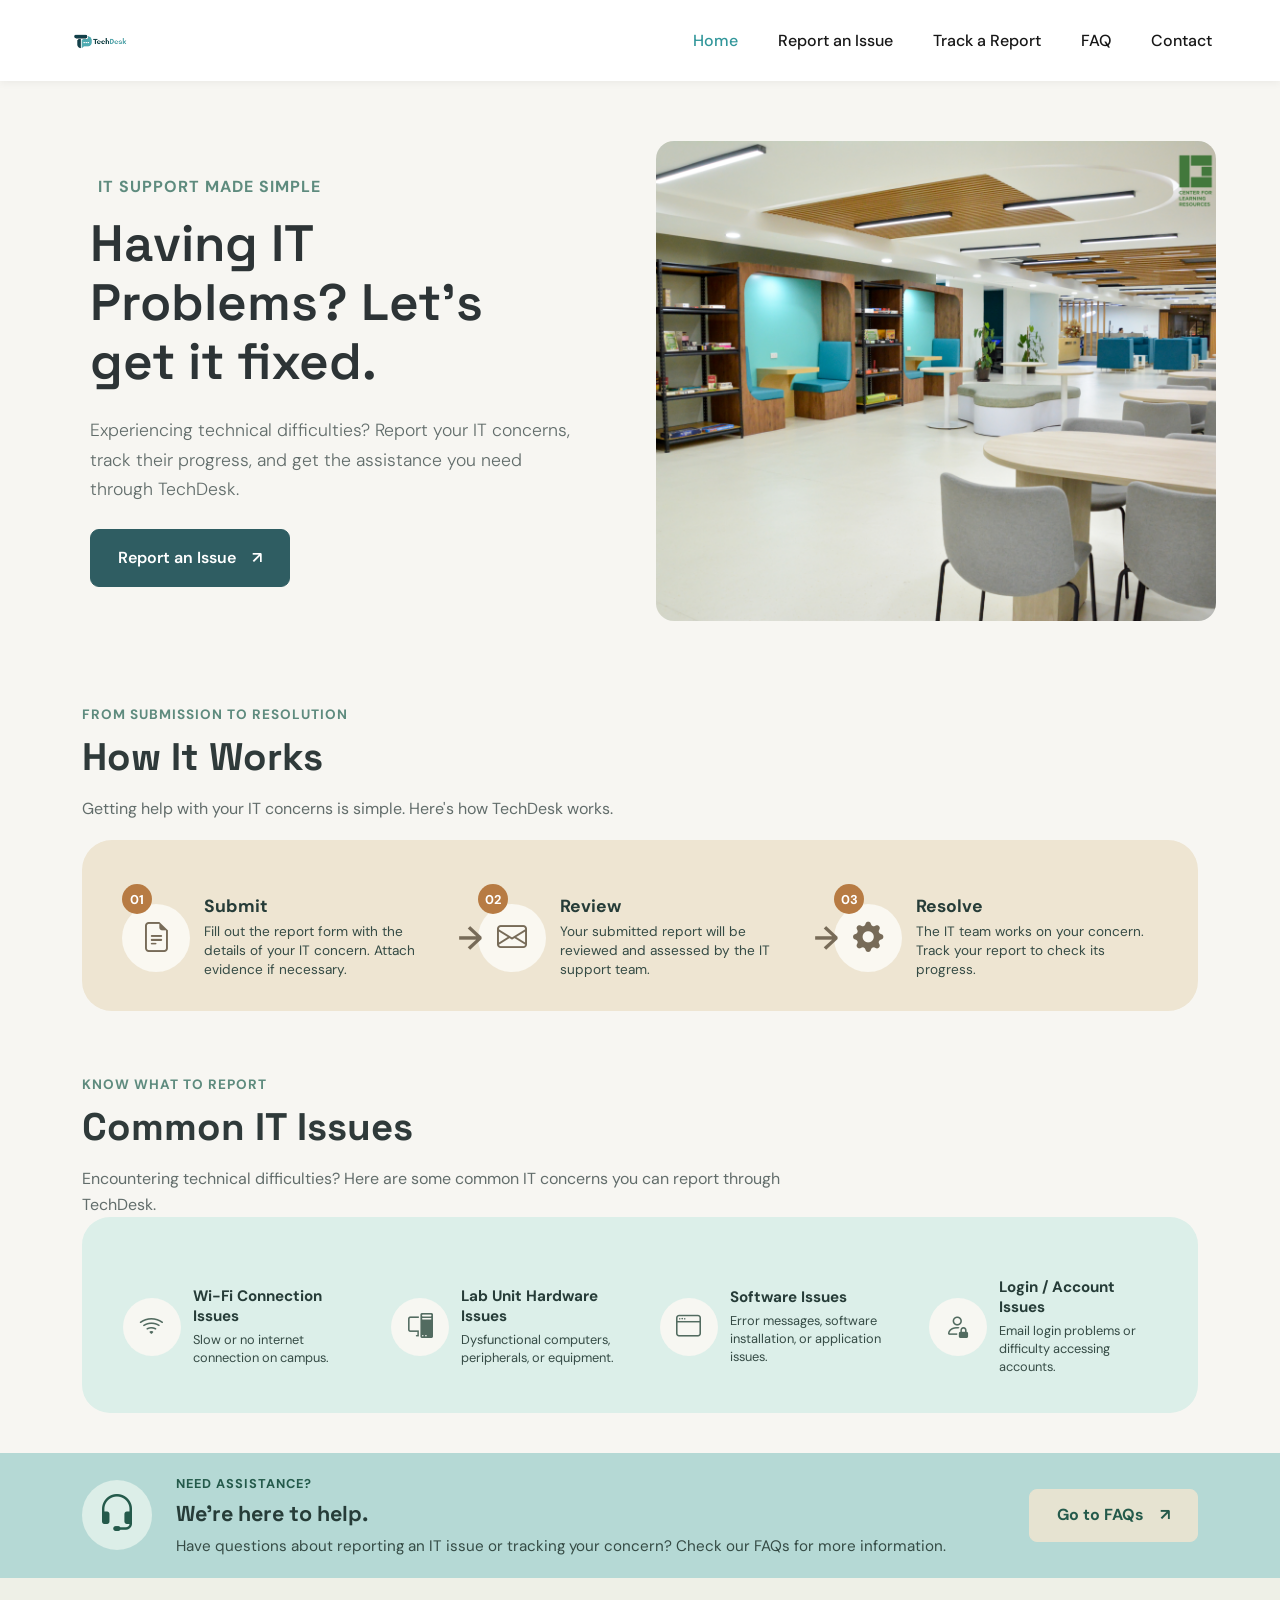
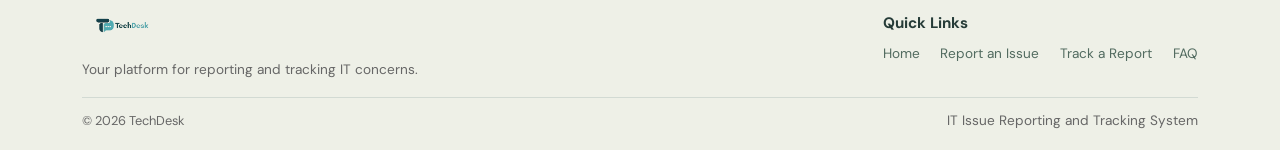
==== commit 07282553: "Update TechDesk homepage design and styling" ====
--- a/index.html
+++ b/index.html
@@ -1,71 +1,99 @@
-<!doctype html>
+
+<!DOCTYPE html>
 <html lang="en">
+
 <head>
     <meta charset="utf-8">
     <meta name="viewport" content="width=device-width, initial-scale=1">
     <meta name="theme-color" content="#f7f7f2">
     <meta name="description" content="TechDesk is a campus IT issue reporting and tracking platform where users can report technical problems and monitor their status.">
+
     <title>TechDesk | Having IT Problems?</title>
 
-
-    <!-- Bootstrap supplies the responsive layout and common interface styles. -->
-    <link href="https://cdn.jsdelivr.net/npm/bootstrap@5.3.3/dist/css/bootstrap.min.css" rel="stylesheet" integrity="sha384-QWTKZyjpPEjISv5WaRU9OFeRpok6YctnYmDr5pNlyT2bRjXh0JMhjY6hW+ALEwIH" crossorigin="anonymous">
-    <link rel="stylesheet" href="https://cdn.jsdelivr.net/npm/bootstrap-icons@1.11.3/font/bootstrap-icons.min.css">
-
-
-    <!-- A display font paired with a readable body font gives the page its own voice. -->
+    <!-- Bootstrap -->
+    <link href="https://cdn.jsdelivr.net/npm/bootstrap@5.3.3/dist/css/bootstrap.min.css"
+        rel="stylesheet"
+        integrity="sha384-QWTKZyjpPEjISv5WaRU9OFeRpok6YctnYmDr5pNlyT2bRjXh0JMhjY6hW+ALEwIH"
+        crossorigin="anonymous">
+
+    <!-- Bootstrap Icons -->
+    <link rel="stylesheet"
+        href="https://cdn.jsdelivr.net/npm/bootstrap-icons@1.11.3/font/bootstrap-icons.min.css">
+
+    <!-- Google Fonts -->
     <link rel="preconnect" href="https://fonts.googleapis.com">
     <link rel="preconnect" href="https://fonts.gstatic.com" crossorigin>
-    <link href="https://fonts.googleapis.com/css2?family=DM+Sans:wght@400;500;600;700&family=Space+Grotesk:wght@500;600;700&display=swap" rel="stylesheet">
-
-
+    <link href="https://fonts.googleapis.com/css2?family=DM+Sans:wght@400;500;600;700&family=Space+Grotesk:wght@500;600;700&display=swap"
+        rel="stylesheet">
+
+    
     <!-- TechDesk Stylesheets -->
     <link rel="stylesheet" href="styles/index.css">
-    <link rel="stylesheet" href="styles/menu.css">
+    <link rel="stylesheet" href="styles/home-layout.css">
     <link rel="stylesheet" href="styles/hero.css">
     <link rel="stylesheet" href="styles/report-lookup.css">
     <link rel="stylesheet" href="styles/scams.css">
-    <link rel="stylesheet" href="styles/how-it-works.css">
-    <link rel="stylesheet" href="styles/volunteer.css">
-    <link rel="stylesheet" href="styles/agencies.css">
-    <link rel="stylesheet" href="styles/footer.css">
+
+
 </head>
 
-
 <body>
 
-
-    <!-- A sticky header keeps the main actions close while the page is in view. -->
+    <!-- NAVIGATION -->
     <header class="navbar navbar-expand-md sticky-top bg-light px-3 px-lg-5">
         <div class="container-fluid">
 
-
             <!-- TechDesk Brand -->
-            <a class="navbar-brand d-flex align-items-center gap-2 mb-0" href="#home" aria-label="TechDesk home">
-                <span class="brand-mark" aria-hidden="true">
-                    <i class="bi bi-headset"></i>
-                </span>
-                <span class="brand-name fs-4 fw-bold">TechDesk<span class="brand-period">.</span></span>
+            <a class="navbar-brand d-flex align-items-center mb-0"
+                href="#home" aria-label="TechDesk home">
+
+                <img src="images/techdesk-logo.png"
+                    alt="TechDesk Logo"
+                    class="navbar-logo">
+
             </a>
 
-
             <!-- Navigation Toggle -->
-            <button class="navbar-toggler" type="button" aria-label="Open navigation menu" aria-expanded="false" aria-controls="site-navigation">
-                <span class="navbar-toggler-icon" aria-hidden="true"></span>
+            <button class="navbar-toggler"
+                type="button"
+                data-bs-toggle="collapse"
+                data-bs-target="#site-navigation"
+                aria-label="Toggle navigation"
+                aria-expanded="false"
+                aria-controls="site-navigation">
+
+                <span class="navbar-toggler-icon"></span>
             </button>
 
-
             <!-- Main Navigation -->
-            <nav class="collapse navbar-collapse justify-content-md-end" id="site-navigation" aria-label="Main navigation">
-                <div class="navbar-nav align-items-md-center gap-md-5">
-                    <a class="nav-link active" href="#home" aria-current="page">Home</a>
-                    <a class="nav-link" href="report.html">Report an Issue</a>
-                    <a class="nav-link" href="track.html">Track a Report</a>
-                    <a class="nav-link" href="faq.html">FAQ</a>
-                    <a class="btn btn-outline-dark ms-md-2" href="report.html">Report <span aria-hidden="true">↗</span></a>
+            <nav class="collapse navbar-collapse justify-content-md-end"
+                id="site-navigation"
+                aria-label="Main navigation">
+
+                <div class="navbar-nav align-items-md-center gap-md-4">
+
+                    <a class="nav-link active" href="#home" aria-current="page">
+                        Home
+                    </a>
+
+                    <a class="nav-link" href="report.html">
+                        Report an Issue
+                    </a>
+
+                    <a class="nav-link" href="track.html">
+                        Track a Report
+                    </a>
+
+                    <a class="nav-link" href="faq.html">
+                        FAQ
+                    </a>
+
+                    <a class="nav-link" href="#contact">
+                        Contact
+                    </a>
+
                 </div>
             </nav>
-
 
         </div>
     </header>
@@ -73,422 +101,429 @@
 
     <main>
 
-
-        <!-- The hero introduces TechDesk and its main reporting action. -->
-        <section class="hero d-flex align-items-center position-relative overflow-hidden" id="home" aria-labelledby="hero-title">
-            <div class="container position-relative">
-                <div class="row g-5 align-items-center">
-
-
-                    <!-- Hero Content -->
-                    <div class="col-lg-8 hero-content">
-                        <p class="hero-eyebrow d-flex align-items-center gap-2 fw-bold mb-3">
-                            <span class="eyebrow-dot" aria-hidden="true"></span>
-                            IT SUPPORT MADE SIMPLE
-                        </p>
-
-
-                        <h1 class="hero-title fw-semibold mb-0" id="hero-title">
-                            Having IT Problems?<br><span>Let's get it fixed.</span>
-                        </h1>
-
-
-                        <p class="hero-description lead my-4">
-                            Experiencing technical difficulties? Report your IT concerns,
-                            track their progress, and get the assistance you need through TechDesk.
-                        </p>
-
-
-                        <a class="btn btn-primary d-inline-flex align-items-center gap-4" href="report.html">
-                            Report an IT Issue <span aria-hidden="true">↗</span>
-                        </a>
-
-
-                        <p class="hero-note small mt-4 mb-0">
-                            Your IT concerns matter. We're here to help.
-                        </p>
-                    </div>
-
-
-                    <!-- Report Lookup -->
-                    <div class="col-lg-4">
-                        <aside class="report-lookup" id="report" aria-labelledby="report-lookup-title">
-                            <h2 class="report-lookup-title" id="report-lookup-title">Already submitted a report?</h2>
-                            <p class="report-lookup-copy">Enter your report number to check its status.</p>
-
-
-                            <form id="report-lookup-form" action="track.html" method="get">
-                                <label class="form-label" for="report-number">Report number</label>
-
-
-                                <input class="form-control mb-3"
-                                       id="report-number"
-                                       name="reference"
-                                       type="text"
-                                       placeholder="e.g. TD-2026-001"
-                                       autocomplete="off"
-                                       required>
-
-
-                                <button class="btn btn-primary w-100" type="submit">
-                                    Check report status <span aria-hidden="true">→</span>
-                                </button>
-                            </form>
-                        </aside>
-                    </div>
-
-
-                </div>
-            </div>
-
-
-            <p class="photo-credit position-absolute bottom-0 end-0 small m-3">
-                A better way to report IT concerns.
-            </p>
-        </section>
-
-
-        <!-- Static cards introduce common IT issues without needing JavaScript. -->
-        <section class="scam-types py-5" id="scam-types" aria-labelledby="scam-types-title">
-            <div class="container py-lg-4">
-
-
-                <div class="scam-types-heading mb-4 mb-lg-5">
-                    <p class="scam-types-kicker text-uppercase fw-bold mb-2">KNOW WHAT TO REPORT</p>
-                    <h2 class="scam-types-title mb-3" id="scam-types-title">Common IT Issues</h2>
-                    <p class="scam-types-intro mb-0">
-                        Encountering technical difficulties? Here are some common
-                        IT concerns you can report through TechDesk.
-                    </p>
-                </div>
-
-
-                <div class="row g-3 g-lg-4">
-
-
-                    <!-- Wi-Fi and Internet -->
-                    <div class="col-md-6 col-lg-4">
-                        <article class="scam-card h-100">
-                            <span class="scam-icon" aria-hidden="true"><i class="bi bi-wifi"></i></span>
-                            <h3 class="scam-card-title">Wi-Fi & Internet</h3>
-                            <p class="scam-card-description mb-0">
-                                Slow internet, connection problems, or unavailable
-                                network access.
+        <!-- HERO SECTION -->
+        <section class="hero d-flex align-items-center position-relative overflow-hidden"
+            id="home"
+            aria-labelledby="hero-title">
+
+            <div class="container-fluid px-0">
+
+                <div class="row g-0 align-items-stretch">
+
+                    <!-- Hero Content and Background Image -->
+                    <div class="col-lg-6 hero-content">
+
+                        <div class="hero-text-content">
+
+                            <p class="hero-eyebrow d-flex align-items-center gap-2 fw-bold mb-3">
+                                <span class="eyebrow-dot" aria-hidden="true"></span>
+                                IT SUPPORT MADE SIMPLE
                             </p>
-                        </article>
-                    </div>
-
-
-                    <!-- Hardware -->
-                    <div class="col-md-6 col-lg-4">
-                        <article class="scam-card h-100">
-                            <span class="scam-icon" aria-hidden="true"><i class="bi bi-pc-display"></i></span>
-                            <h3 class="scam-card-title">Hardware Issues</h3>
-                            <p class="scam-card-description mb-0">
-                                Malfunctioning computers, keyboards, projectors,
-                                or other IT equipment.
+
+                            <h1 class="hero-title fw-semibold mb-0" id="hero-title">
+                                Having IT Problems?
+                                <span>Let's get it fixed.</span>
+                            </h1>
+
+                            <p class="hero-description lead my-4">
+                                Experiencing technical difficulties?
+                                Report your IT concerns, track their progress,
+                                and get the assistance you need through TechDesk.
                             </p>
-                        </article>
-                    </div>
-
-
-                    <!-- Software -->
-                    <div class="col-md-6 col-lg-4">
-                        <article class="scam-card h-100">
-                            <span class="scam-icon" aria-hidden="true"><i class="bi bi-window"></i></span>
-                            <h3 class="scam-card-title">Software Problems</h3>
-                            <p class="scam-card-description mb-0">
-                                Application errors, software crashes,
-                                or installation concerns.
-                            </p>
-                        </article>
-                    </div>
-
-
-                    <!-- Login and Accounts -->
-                    <div class="col-md-6 col-lg-4">
-                        <article class="scam-card h-100">
-                            <span class="scam-icon" aria-hidden="true"><i class="bi bi-person-lock"></i></span>
-                            <h3 class="scam-card-title">Login & Accounts</h3>
-                            <p class="scam-card-description mb-0">
-                                Forgotten passwords, account access,
-                                or authentication problems.
-                            </p>
-                        </article>
-                    </div>
-
-
-                    <!-- Printer Issues -->
-                    <div class="col-md-6 col-lg-4">
-                        <article class="scam-card h-100">
-                            <span class="scam-icon" aria-hidden="true"><i class="bi bi-printer"></i></span>
-                            <h3 class="scam-card-title">Printer Issues</h3>
-                            <p class="scam-card-description mb-0">
-                                Printing errors, paper jams,
-                                or unavailable printers.
-                            </p>
-                        </article>
-                    </div>
-
-
-                    <!-- Other Issues -->
-                    <div class="col-md-6 col-lg-4">
-                        <article class="scam-card h-100">
-                            <span class="scam-icon" aria-hidden="true"><i class="bi bi-tools"></i></span>
-                            <h3 class="scam-card-title">Other IT Concerns</h3>
-                            <p class="scam-card-description mb-0">
-                                Any other technical problem that needs
-                                assistance from the IT support team.
-                            </p>
-                        </article>
-                    </div>
-
-
-                </div>
-
-
-                <!-- Report CTA -->
-                <div class="text-center mt-5">
-                    <a class="btn btn-primary d-inline-flex align-items-center gap-3" href="report.html">
-                        Report an IT Issue <span aria-hidden="true">↗</span>
-                    </a>
-                </div>
-
-
+
+                            <a class="btn btn-primary d-inline-flex align-items-center gap-3"
+                                href="report.html">
+
+                                Report an Issue
+                                <span aria-hidden="true">↗</span>
+
+                            </a>
+
+                        </div>
+
+                    </div>
+
+                    <!-- Hero Image -->
+                    <div class="col-lg-6 hero-image-container">
+
+                        <img src="images/hero-right.jpg"
+                            alt="Campus learning environment"
+                            class="hero-image">
+
+                    </div>
+
+                </div>
             </div>
         </section>
 
 
-        <!-- How It Works explains the reporting process. -->
-        <section class="how-it-works py-5" id="how-it-works" aria-labelledby="how-it-works-title">
+        <!-- HOW IT WORKS -->
+        <section class="how-it-works py-5"
+            id="how-it-works"
+            aria-labelledby="how-it-works-title">
+
             <div class="container py-lg-4">
 
-
-                <div class="how-heading mb-5">
-                    <p class="how-kicker text-uppercase fw-bold mb-2">FROM SUBMISSION TO RESOLUTION</p>
-                    <h2 class="how-title mb-3" id="how-it-works-title">How it works</h2>
+                <div class="how-heading mb-4">
+
+                    <p class="how-kicker text-uppercase fw-bold mb-2">
+                        FROM SUBMISSION TO RESOLUTION
+                    </p>
+
+                    <h2 class="how-title mb-3" id="how-it-works-title">
+                        How It Works
+                    </h2>
+
                     <p class="how-intro mb-0">
                         Getting help with your IT concerns is simple.
                         Here's how TechDesk works.
                     </p>
-                </div>
-
-
-                <div class="how-steps row g-4 position-relative">
-
+
+                </div>
+
+                <!-- Process Panel -->
+                <div class="how-steps row g-4 align-items-center">
 
                     <!-- Step 1 -->
                     <div class="col-md-4">
+
                         <article class="how-step">
+
                             <span class="step-number">01</span>
-                            <h3 class="step-title">Submit</h3>
-                            <p class="step-description mb-0">
-                                Fill out the report form with the details of your IT concern.
-                                Attach evidence if necessary.
-                            </p>
-                        </article>
-                    </div>
-
+
+                            <div class="step-icon" aria-hidden="true">
+                                <i class="bi bi-file-earmark-text"></i>
+                            </div>
+
+                            <div class="step-content">
+
+                                <h3 class="step-title">Submit</h3>
+
+                                <p class="step-description mb-0">
+                                    Fill out the report form with the details
+                                    of your IT concern. Attach evidence if necessary.
+                                </p>
+
+                            </div>
+
+                        </article>
+
+                    </div>
 
                     <!-- Step 2 -->
                     <div class="col-md-4">
+
                         <article class="how-step">
+
                             <span class="step-number">02</span>
-                            <h3 class="step-title">Review</h3>
-                            <p class="step-description mb-0">
-                                Your submitted report will be reviewed and assessed
-                                by the IT support team.
-                            </p>
-                        </article>
-                    </div>
-
+
+                            <div class="step-icon" aria-hidden="true">
+                                <i class="bi bi-envelope"></i>
+                            </div>
+
+                            <div class="step-content">
+
+                                <h3 class="step-title">Review</h3>
+
+                                <p class="step-description mb-0">
+                                    Your submitted report will be reviewed
+                                    and assessed by the IT support team.
+                                </p>
+
+                            </div>
+
+                        </article>
+
+                    </div>
 
                     <!-- Step 3 -->
                     <div class="col-md-4">
+
                         <article class="how-step">
+
                             <span class="step-number">03</span>
-                            <h3 class="step-title">Resolve</h3>
-                            <p class="step-description mb-0">
-                                The IT team works on your concern.
-                                Track your report to check its progress.
-                            </p>
-                        </article>
-                    </div>
-
-
-                </div>
+
+                            <div class="step-icon" aria-hidden="true">
+                                <i class="bi bi-gear-fill"></i>
+                            </div>
+
+                            <div class="step-content">
+
+                                <h3 class="step-title">Resolve</h3>
+
+                                <p class="step-description mb-0">
+                                    The IT team works on your concern.
+                                    Track your report to check its progress.
+                                </p>
+
+                            </div>
+
+                        </article>
+
+                    </div>
+
+                </div>
+
             </div>
         </section>
 
 
-        <!-- Help section replaces Suri's volunteer section. -->
-        <section class="volunteer-section position-relative d-flex align-items-center overflow-hidden" id="help" aria-labelledby="help-title">
-            <div class="volunteer-parallax" aria-hidden="true"></div>
-            <div class="volunteer-shade" aria-hidden="true"></div>
-
+        <!-- COMMON IT ISSUES -->
+        <section class="scam-types py-5"
+            id="scam-types"
+            aria-labelledby="scam-types-title">
+
+            <div class="container py-lg-4">
+
+                <div class="scam-types-heading mb-4 mb-lg-5">
+
+                    <p class="scam-types-kicker text-uppercase fw-bold mb-2">
+                        KNOW WHAT TO REPORT
+                    </p>
+
+                    <h2 class="scam-types-title mb-3" id="scam-types-title">
+                        Common IT Issues
+                    </h2>
+
+                    <p class="scam-types-intro mb-0">
+                        Encountering technical difficulties? Here are some
+                        common IT concerns you can report through TechDesk.
+                    </p>
+
+                </div>
+
+                <!-- Common Issues Panel -->
+                <div class="row g-3 g-lg-4">
+
+                    <!-- Wi-Fi Connection Issues -->
+                    <div class="col-md-6 col-lg-3">
+
+                        <article class="scam-card h-100">
+
+                            <span class="scam-icon" aria-hidden="true">
+                                <i class="bi bi-wifi"></i>
+                            </span>
+
+                            <div class="scam-card-content">
+
+                                <h3 class="scam-card-title">
+                                    Wi-Fi Connection Issues
+                                </h3>
+
+                                <p class="scam-card-description mb-0">
+                                    Slow or no internet connection on campus.
+                                </p>
+
+                            </div>
+
+                        </article>
+
+                    </div>
+
+                    <!-- Lab Unit Hardware Issues -->
+                    <div class="col-md-6 col-lg-3">
+
+                        <article class="scam-card h-100">
+
+                            <span class="scam-icon" aria-hidden="true">
+                                <i class="bi bi-pc-display"></i>
+                            </span>
+
+                            <div class="scam-card-content">
+
+                                <h3 class="scam-card-title">
+                                    Lab Unit Hardware Issues
+                                </h3>
+
+                                <p class="scam-card-description mb-0">
+                                    Dysfunctional computers, peripherals,
+                                    or equipment.
+                                </p>
+
+                            </div>
+
+                        </article>
+
+                    </div>
+
+                    <!-- Software Issues -->
+                    <div class="col-md-6 col-lg-3">
+
+                        <article class="scam-card h-100">
+
+                            <span class="scam-icon" aria-hidden="true">
+                                <i class="bi bi-window"></i>
+                            </span>
+
+                            <div class="scam-card-content">
+
+                                <h3 class="scam-card-title">
+                                    Software Issues
+                                </h3>
+
+                                <p class="scam-card-description mb-0">
+                                    Error messages, software installation,
+                                    or application issues.
+                                </p>
+
+                            </div>
+
+                        </article>
+
+                    </div>
+
+                    <!-- Login / Account Issues -->
+                    <div class="col-md-6 col-lg-3">
+
+                        <article class="scam-card h-100">
+
+                            <span class="scam-icon" aria-hidden="true">
+                                <i class="bi bi-person-lock"></i>
+                            </span>
+
+                            <div class="scam-card-content">
+
+                                <h3 class="scam-card-title">
+                                    Login / Account Issues
+                                </h3>
+
+                                <p class="scam-card-description mb-0">
+                                    Email login problems or difficulty
+                                    accessing accounts.
+                                </p>
+
+                            </div>
+
+                        </article>
+
+                    </div>
+
+                </div>
+            </div>
+            
+        </section>
+
+
+        <!-- NEED HELP SECTION -->
+        <section class="volunteer-section position-relative d-flex align-items-center overflow-hidden"
+            id="help"
+            aria-labelledby="help-title">
 
             <div class="container volunteer-content">
-                <div class="row">
-                    <div class="col-lg-8 col-xl-7">
-
-
-                        <p class="volunteer-eyebrow text-uppercase fw-bold mb-3">NEED ASSISTANCE?</p>
-
-
-                        <h2 class="volunteer-title mb-3" id="help-title">
+
+                <div class="row align-items-center">
+
+                    <!-- Headset Icon -->
+                    <div class="col-auto">
+
+                        <div class="help-icon" aria-hidden="true">
+                            <i class="bi bi-headset"></i>
+                        </div>
+
+                    </div>
+
+                    <!-- Help Text -->
+                    <div class="col">
+
+                        <p class="volunteer-eyebrow text-uppercase fw-bold mb-2">
+                            NEED ASSISTANCE?
+                        </p>
+
+                        <h2 class="volunteer-title mb-2" id="help-title">
                             We're here to help.
                         </h2>
 
-
-                        <p class="volunteer-description mb-4">
-                            Have questions about reporting an IT issue or tracking your concern?
-                            Visit our Frequently Asked Questions to learn more about TechDesk.
+                        <p class="volunteer-description mb-0">
+                            Have questions about reporting an IT issue
+                            or tracking your concern? Check our FAQs
+                            for more information.
                         </p>
 
-
-                        <a class="btn btn-primary d-inline-flex align-items-center gap-3" href="faq.html">
-                            Visit FAQs <span aria-hidden="true">↗</span>
+                    </div>
+
+                    <!-- FAQ Button -->
+                    <div class="col-lg-auto">
+
+                        <a class="btn btn-primary d-inline-flex align-items-center gap-3"
+                            href="faq.html">
+
+                            Go to FAQs
+                            <span aria-hidden="true">↗</span>
+
                         </a>
 
-
-                    </div>
-                </div>
+                    </div>
+
+                </div>
+
             </div>
         </section>
 
-
-        <!-- Frequently Asked Questions preview. -->
-        <section class="agency-directory py-5" id="faq-preview" aria-labelledby="faq-preview-title">
-            <div class="container py-lg-4">
-
-
-                <div class="agency-heading mb-4 mb-lg-5">
-                    <p class="agency-kicker text-uppercase fw-bold mb-2">QUICK ANSWERS</p>
-                    <h2 class="agency-title mb-3" id="faq-preview-title">Frequently Asked Questions</h2>
-                    <p class="agency-intro mb-0">
-                        Find answers to common questions about reporting,
-                        tracking, and resolving IT concerns.
-                    </p>
-                </div>
-
-
-                <div class="row g-3 g-lg-4">
-
-
-                    <!-- FAQ 1 -->
-                    <div class="col-md-6">
-                        <article class="agency-card h-100">
-                            <span class="agency-icon" aria-hidden="true"><i class="bi bi-file-earmark-text"></i></span>
-                            <h3 class="agency-card-title">How do I report an IT issue?</h3>
-                            <p class="agency-card-description">
-                                Go to the Report an Issue page, fill out the required
-                                information, and submit your concern.
-                            </p>
-                        </article>
-                    </div>
-
-
-                    <!-- FAQ 2 -->
-                    <div class="col-md-6">
-                        <article class="agency-card h-100">
-                            <span class="agency-icon" aria-hidden="true"><i class="bi bi-hash"></i></span>
-                            <h3 class="agency-card-title">Where can I find my report number?</h3>
-                            <p class="agency-card-description">
-                                Your report reference number will be provided
-                                after successfully submitting your concern.
-                            </p>
-                        </article>
-                    </div>
-
-
-                    <!-- FAQ 3 -->
-                    <div class="col-md-6">
-                        <article class="agency-card h-100">
-                            <span class="agency-icon" aria-hidden="true"><i class="bi bi-search"></i></span>
-                            <h3 class="agency-card-title">How can I track my report?</h3>
-                            <p class="agency-card-description">
-                                Enter your report reference number on the
-                                Track a Report page to check its status.
-                            </p>
-                        </article>
-                    </div>
-
-
-                    <!-- FAQ 4 -->
-                    <div class="col-md-6">
-                        <article class="agency-card h-100">
-                            <span class="agency-icon" aria-hidden="true"><i class="bi bi-clock-history"></i></span>
-                            <h3 class="agency-card-title">How long does resolution take?</h3>
-                            <p class="agency-card-description">
-                                Resolution time depends on the nature and urgency
-                                of the reported IT concern.
-                            </p>
-                        </article>
-                    </div>
-
-
-                </div>
-
-
-                <div class="text-center mt-5">
-                    <a class="btn btn-outline-dark d-inline-flex align-items-center gap-3" href="faq.html">
-                        View All FAQs <span aria-hidden="true">↗</span>
-                    </a>
-                </div>
-
-
-            </div>
-        </section>
-
-
     </main>
 
 
-    <!-- Footer -->
-    <footer class="site-footer py-4" id="contact">
+    <!-- FOOTER -->
+    <footer class="site-footer py-3" id="contact">
+
         <div class="container">
 
-
             <div class="d-flex flex-column flex-sm-row justify-content-between align-items-sm-center gap-3">
-
 
                 <!-- Footer Brand -->
                 <div class="footer-brand">
-                    <a class="footer-logo d-flex align-items-center gap-2 mb-2" href="#home">
-                        <span class="brand-mark" aria-hidden="true"><i class="bi bi-headset"></i></span>
-                        <span>TechDesk<span class="brand-period">.</span></span>
+
+                    <a class="footer-logo d-flex align-items-center mb-2"
+                        href="#home">
+
+                        <img src="images/techdesk-logo.png"
+                            alt="TechDesk Logo"
+                            class="footer-logo-image">
+
                     </a>
-
 
                     <p class="footer-notice mb-0">
                         Your platform for reporting and tracking IT concerns.
                     </p>
-                </div>
-
+
+                </div>
 
                 <!-- Footer Navigation -->
                 <div class="footer-links">
+
                     <h3>Quick Links</h3>
-                    <a href="index.html">Home</a>
-                    <a href="report.html">Report an Issue</a>
-                    <a href="track.html">Track a Report</a>
-                    <a href="faq.html">FAQ</a>
-                </div>
-
+
+                    <div class="footer-links-list">
+
+                        <a href="index.html">Home</a>
+                        <a href="report.html">Report an Issue</a>
+                        <a href="track.html">Track a Report</a>
+                        <a href="faq.html">FAQ</a>
+
+                    </div>
+
+                </div>
 
             </div>
 
-
             <!-- Copyright -->
-            <div class="footer-bottom mt-4">
-                <p class="footer-copyright mb-0">&copy; 2026 TechDesk</p>
-                <p class="footer-notice mb-0">IT Issue Reporting and Tracking System</p>
+            <div class="footer-bottom mt-3">
+
+                <p class="footer-copyright mb-0">
+                    &copy; 2026 TechDesk
+                </p>
+
+                <p class="footer-notice mb-0">
+                    IT Issue Reporting and Tracking System
+                </p>
+
             </div>
-
 
         </div>
     </footer>
 
 
+    <!-- Bootstrap JavaScript -->
+    <script src="https://cdn.jsdelivr.net/npm/bootstrap@5.3.3/dist/js/bootstrap.bundle.min.js"></script>
+
 </body>
-</html>+</html>
--- a/styles/index.css
+++ b/styles/index.css
@@ -0,0 +1,28 @@
+:root {
+    --primary-color: #2F5D62;
+    --secondary-color: #5E8B7E;
+    --accent-color: #A7C4BC;
+    --background-color: #F7F6F2;
+    --text-color: #2D3436;
+    --white: #FFFFFF;
+}
+
+* {
+    margin: 0;
+    padding: 0;
+    box-sizing: border-box;
+}
+
+html {
+    scroll-behavior: smooth;
+}
+
+body {
+    font-family: 'DM Sans', sans-serif;
+    background-color: var(--background-color);
+    color: var(--text-color);
+}
+
+img {
+    max-width: 100%;
+}
--- a/styles/home-layout.css
+++ b/styles/home-layout.css
@@ -0,0 +1,545 @@
+
+/* HOME PAGE LAYOUT
+   Navbar, How It Works, Help Banner, Footer */
+
+/* GENERAL */
+
+:root {
+    --td-dark: #164E50;
+    --td-teal: #55AFB2;
+    --td-mint: #DCEEE8;
+    --td-cream: #F8F9F0;
+    --td-beige: #EEE5D2;
+    --td-brown: #776B58;
+}
+
+body {
+    background-color: #F7F6F2;
+    font-family: 'DM Sans', sans-serif;
+    color: #2D3436;
+}
+
+/* NAVBAR */
+
+header.navbar {
+    min-height: 78px;
+    padding-top: 0.35rem !important;
+    padding-bottom: 0.35rem !important;
+    background-color: #FFFFFF !important;
+    box-shadow: 0 2px 8px rgba(0, 0, 0, 0.05);
+}
+
+header.navbar .container-fluid {
+    min-height: 70px;
+}
+
+.navbar-logo {
+    height: 55px;
+    width: auto;
+    max-width: 200px;
+    object-fit: contain;
+    display: block;
+}
+
+.navbar-nav {
+    gap: 1.1rem;
+}
+
+.navbar-nav .nav-link {
+    color: #171717;
+    font-size: 1rem;
+    font-weight: 500;
+    transition: color 0.2s ease;
+}
+
+.navbar-nav .nav-link:hover,
+.navbar-nav .nav-link.active {
+    color: #31969A;
+}
+
+/*HOW IT WORKS*/
+
+.how-it-works {
+    background-color: #F7F6F2;
+    padding: 2.5rem 0 !important;
+}
+
+.how-heading {
+    max-width: 750px;
+    margin-bottom: 1.5rem !important;
+}
+
+.how-kicker {
+    color: #5E8B7E;
+    font-size: 0.85rem;
+    letter-spacing: 1px;
+}
+
+.how-title {
+    color: #2F3A3A;
+    font-family: 'Space Grotesk', sans-serif;
+    font-size: clamp(2rem, 3vw, 2.5rem);
+    font-weight: 700;
+}
+
+.how-intro {
+    color: #626D6B;
+    font-size: 1rem;
+    line-height: 1.6;
+}
+
+/* Beige Process Panel */
+
+.how-steps {
+    background-color: var(--td-beige);
+    border-radius: 30px;
+    padding: 2rem 1.5rem;
+    margin: 0 !important;
+
+    display: flex;
+    flex-direction: row;
+    flex-wrap: nowrap;
+    align-items: center;
+    justify-content: space-between;
+
+    gap: 0;
+    width: 100%;
+}
+
+/* Three Equal Columns */
+
+.how-steps > div {
+    flex: 0 0 33.333333%;
+    width: 33.333333%;
+    max-width: 33.333333%;
+    min-width: 0;
+
+    display: flex;
+    align-items: center;
+    position: relative;
+
+    padding-left: 1rem;
+    padding-right: 1rem;
+}
+
+/* Individual Steps */
+
+.how-step {
+    display: flex;
+    align-items: center;
+    gap: 0.85rem;
+    width: 100%;
+    min-width: 0;
+    position: relative;
+}
+
+.step-number {
+    position: absolute;
+    top: -12px;
+    left: 0;
+
+    background-color: #B77B43;
+    color: #FFFFFF;
+
+    border-radius: 50%;
+    width: 30px;
+    height: 30px;
+
+    display: flex;
+    align-items: center;
+    justify-content: center;
+
+    font-size: 0.8rem;
+    font-weight: 700;
+    z-index: 1;
+}
+
+.step-icon {
+    width: 68px;
+    height: 68px;
+    border-radius: 50%;
+
+    background-color: #FAF8F1;
+    color: var(--td-brown);
+
+    flex-shrink: 0;
+
+    display: flex;
+    align-items: center;
+    justify-content: center;
+
+    font-size: 1.9rem;
+}
+
+.step-content {
+    min-width: 0;
+}
+
+.step-title {
+    color: #263C38;
+    font-size: 1.1rem;
+    font-weight: 700;
+    margin-bottom: 0.3rem;
+}
+
+.step-description {
+    color: #354B45;
+    font-size: 0.85rem;
+    line-height: 1.4;
+}
+
+/* Arrows Between Steps */
+
+.how-steps > div:not(:last-child)::after {
+    content: "→";
+
+    color: var(--td-brown);
+    font-size: 2rem;
+    font-weight: 600;
+
+    position: absolute;
+    right: -0.5rem;
+    top: 50%;
+
+    transform: translate(50%, -50%);
+    z-index: 2;
+}
+
+/* NEED HELP BANNER */
+
+.volunteer-section {
+    background-color: #B5D9D5;
+    padding: 1.5rem 0;
+    min-height: 125px;
+}
+
+.volunteer-content {
+    width: 100%;
+}
+
+.volunteer-content .row {
+    gap: 0.5rem 0;
+}
+
+.help-icon {
+    width: 70px;
+    height: 70px;
+    border-radius: 50%;
+
+    background-color: #DCEEE8;
+    color: #245A4B;
+
+    display: flex;
+    align-items: center;
+    justify-content: center;
+
+    font-size: 2.5rem;
+}
+
+.volunteer-eyebrow {
+    color: #245A4B;
+    font-size: 0.8rem;
+    letter-spacing: 1px;
+}
+
+.volunteer-title {
+    color: #263C38;
+    font-family: 'Space Grotesk', sans-serif;
+    font-size: 1.35rem;
+    font-weight: 700;
+}
+
+.volunteer-description {
+    color: #354B45;
+    font-size: 0.95rem;
+    line-height: 1.5;
+}
+
+.volunteer-section .btn-primary {
+    background-color: #E6E3D1;
+    border-color: #E6E3D1;
+    color: #245A4B;
+
+    padding: 0.85rem 1.7rem;
+    border-radius: 8px;
+
+    font-weight: 700;
+    white-space: nowrap;
+}
+
+.volunteer-section .btn-primary:hover {
+    background-color: #FFFFFF;
+    border-color: #FFFFFF;
+    color: var(--td-dark);
+}
+
+/* FOOTER */
+
+.site-footer {
+    background-color: #EEF0E7;
+    padding: 1.5rem 0 !important;
+    margin-top: 0;
+}
+
+.footer-brand {
+    max-width: 350px;
+}
+
+.footer-logo-image {
+    height: 55px;
+    width: auto;
+    max-width: 180px;
+    object-fit: contain;
+    display: block;
+}
+
+.footer-notice {
+    color: #666666;
+    font-size: 0.85rem;
+    line-height: 1.5;
+}
+
+.footer-links h3 {
+    color: #263C38;
+    font-size: 0.95rem;
+    font-weight: 700;
+    margin-bottom: 0.7rem;
+}
+
+.footer-links-list {
+    display: flex;
+    flex-wrap: wrap;
+    gap: 0.7rem 1.3rem;
+}
+
+.footer-links-list a {
+    color: #526B60;
+    font-size: 0.85rem;
+    text-decoration: none;
+}
+
+.footer-links-list a:hover {
+    color: #164E50;
+    text-decoration: underline;
+}
+
+.footer-bottom {
+    border-top: 1px solid rgba(47, 93, 98, 0.15);
+    padding-top: 0.8rem;
+
+    display: flex;
+    align-items: center;
+    justify-content: space-between;
+    gap: 1rem;
+}
+
+.footer-copyright {
+    color: #666666;
+    font-size: 0.8rem;
+}
+
+/* RESPONSIVE DESIGN */
+
+@media (max-width: 991px) {
+
+    .how-steps {
+        padding: 1.5rem 0.75rem;
+    }
+
+    .how-steps > div {
+        padding-left: 0.6rem;
+        padding-right: 0.6rem;
+    }
+
+    .how-step {
+        gap: 0.6rem;
+    }
+
+    .step-icon {
+        width: 55px;
+        height: 55px;
+        font-size: 1.5rem;
+    }
+
+    .step-title {
+        font-size: 1rem;
+    }
+
+    .step-description {
+        font-size: 0.78rem;
+    }
+
+    .how-steps > div:not(:last-child)::after {
+        font-size: 1.5rem;
+    }
+}
+
+@media (max-width: 767px) {
+
+    /* Navbar */
+
+    header.navbar {
+        padding-left: 1rem !important;
+        padding-right: 1rem !important;
+    }
+
+    .navbar-logo {
+        height: 48px;
+    }
+
+    .navbar-nav {
+        gap: 0;
+        padding-top: 0.5rem;
+    }
+
+    /* How It Works */
+
+    .how-it-works {
+        padding: 2rem 0 !important;
+    }
+
+    .how-steps {
+        flex-direction: column;
+        flex-wrap: nowrap;
+        align-items: stretch;
+
+        border-radius: 25px;
+        padding: 1.5rem;
+        gap: 1.5rem;
+    }
+
+    .how-steps > div {
+        flex: 0 0 100%;
+        width: 100%;
+        max-width: 100%;
+    }
+
+    .how-step {
+        padding: 0.5rem 0;
+    }
+
+    .how-steps > div:not(:last-child)::after {
+        display: none;
+    }
+
+    /* Need Help */
+
+    .volunteer-section {
+        padding: 1.5rem 0;
+    }
+
+    .help-icon {
+        width: 55px;
+        height: 55px;
+        font-size: 2rem;
+    }
+
+    .volunteer-section .btn-primary {
+        margin-top: 1rem;
+    }
+
+    /* Footer */
+
+    .footer-bottom {
+        flex-direction: column;
+        align-items: flex-start;
+        gap: 0.3rem;
+    }
+
+    .footer-links-list {
+        gap: 0.6rem 1rem;
+    }
+}
+
+
+/* =========================================
+   FIX AWKWARD SPACING - HOMEPAGE
+========================================= */
+
+/* HERO SECTION */
+
+.hero {
+    min-height: 520px;
+}
+
+.hero-image-container {
+    padding-top: 1rem;
+    padding-bottom: 1rem;
+}
+
+.hero-image {
+    height: 420px;
+}
+
+/* HOW IT WORKS */
+
+.how-it-works {
+    padding-top: 1.5rem !important;
+    padding-bottom: 1.5rem !important;
+}
+
+.how-it-works > .container {
+    padding-top: 0 !important;
+    padding-bottom: 0 !important;
+}
+
+.how-heading {
+    margin-bottom: 1.2rem !important;
+}
+
+/* COMMON IT ISSUES */
+
+.scam-types {
+    padding-top: 1.5rem !important;
+    padding-bottom: 1.5rem !important;
+}
+
+.scam-types > .container {
+    padding-top: 0 !important;
+    padding-bottom: 0 !important;
+}
+
+.scam-types-heading {
+    margin-bottom: 1.2rem !important;
+}
+
+/* REMOVE EXCESS SPACE BELOW ISSUES */
+
+.scam-types .text-center.mt-5 {
+    margin-top: 0 !important;
+}
+
+/* NEED HELP */
+
+.volunteer-section {
+    padding-top: 1.3rem;
+    padding-bottom: 1.3rem;
+    min-height: auto;
+}
+
+/* FOOTER */
+
+.site-footer {
+    padding-top: 1.2rem !important;
+    padding-bottom: 1.2rem !important;
+    margin-top: 0;
+}
+
+/* RESPONSIVE */
+
+@media (max-width: 767px) {
+    .hero {
+        min-height: auto;
+    }
+
+    .hero-image {
+        height: 300px;
+    }
+
+    .how-it-works,
+    .scam-types {
+        padding-top: 1.5rem !important;
+        padding-bottom: 1.5rem !important;
+    }
+}
+
--- a/styles/hero.css
+++ b/styles/hero.css
@@ -0,0 +1,114 @@
+.hero {
+    background-color: #F7F6F2;
+    width: 100%;
+    min-height: 600px;
+    overflow: hidden;
+}
+
+.hero-content {
+    display: flex;
+    align-items: center;
+    justify-content: center;
+    padding: 4rem 4rem 4rem 7% !important;
+}
+
+.hero-text-content {
+    width: 100%;
+    max-width: 580px;
+    margin: 0 auto;
+}
+
+.hero-eyebrow {
+    color: #5E8B7E;
+    font-size: 1rem;
+    font-weight: 700;
+    letter-spacing: 1px;
+    margin-bottom: 1.25rem;
+}
+
+.hero-title {
+    color: #2D3436;
+    font-family: 'Space Grotesk', sans-serif;
+    font-size: clamp(2.8rem, 4vw, 4rem);
+    font-weight: 700;
+    line-height: 1.15;
+    margin-bottom: 1.5rem;
+}
+
+.hero-description {
+    color: #626D6B;
+    font-size: 1.1rem;
+    line-height: 1.7;
+    max-width: 540px;
+    margin-bottom: 2rem;
+}
+
+.hero-image-container {
+    display: flex;
+    align-items: center;
+    justify-content: center;
+    padding: 2rem 5% 2rem 1rem;
+}
+
+.hero-image {
+    width: 100%;
+    height: 480px;
+    object-fit: cover;
+    border-radius: 18px;
+}
+
+/* BUTTON */
+
+.hero .btn-primary {
+    background-color: #2F5D62;
+    border-color: #2F5D62;
+    color: #FFFFFF;
+    padding: 1rem 1.7rem;
+    border-radius: 9px;
+    font-weight: 600;
+}
+
+.hero .btn-primary:hover {
+    background-color: #24484C;
+    border-color: #24484C;
+}
+
+/* TABLET */
+
+@media (max-width: 991px) {
+    .hero {
+        min-height: auto;
+    }
+
+    .hero-content {
+        padding: 4rem 2.5rem !important;
+    }
+
+    .hero-image-container {
+        padding: 1rem 2.5rem 3rem;
+    }
+
+    .hero-image {
+        height: 350px;
+    }
+}
+
+/* MOBILE */
+
+@media (max-width: 576px) {
+    .hero-content {
+        padding: 3rem 1.5rem !important;
+    }
+
+    .hero-title {
+        font-size: 2.5rem;
+    }
+
+    .hero-image-container {
+        padding: 0 1.5rem 2rem;
+    }
+
+    .hero-image {
+        height: 260px;
+    }
+}
--- a/styles/report-lookup.css
+++ b/styles/report-lookup.css
@@ -0,0 +1,48 @@
+.report-lookup {
+    max-width: 100%;
+}
+
+.report-lookup-title {
+    color: #2F3A3A;
+    font-family: 'Space Grotesk', sans-serif;
+    font-size: 2rem;
+    font-weight: 700;
+    line-height: 1.2;
+    margin-bottom: 1rem;
+}
+
+.report-lookup-copy {
+    color: #555F5F;
+    font-size: 1rem;
+    line-height: 1.6;
+    margin-bottom: 1.5rem;
+}
+
+.report-lookup .form-label {
+    color: #2F3A3A;
+    font-weight: 600;
+}
+
+.report-lookup .form-control {
+    border: 1px solid #D5DEDA;
+    border-radius: 8px;
+    padding: 0.8rem 1rem;
+}
+
+.report-lookup .form-control:focus {
+    border-color: #5E8B7E;
+    box-shadow: 0 0 0 0.2rem rgba(94, 139, 126, 0.15);
+}
+
+.report-lookup .btn-primary {
+    background-color: #2F5D62;
+    border-color: #2F5D62;
+    border-radius: 8px;
+    padding: 0.8rem 1rem;
+    font-weight: 600;
+}
+
+.report-lookup .btn-primary:hover {
+    background-color: #24484C;
+    border-color: #24484C;
+}
--- a/styles/scams.css
+++ b/styles/scams.css
@@ -0,0 +1,147 @@
+.scam-types {
+    background-color: #F7F6F2;
+    padding: 2.5rem 0 !important;
+}
+
+/* Section Heading */
+
+.scam-types-heading {
+    max-width: 750px;
+    margin-bottom: 1.5rem !important;
+}
+
+.scam-types-kicker {
+    color: #5E8B7E;
+    font-size: 0.85rem;
+    letter-spacing: 1px;
+}
+
+.scam-types-title {
+    color: #2F3A3A;
+    font-family: 'Space Grotesk', sans-serif;
+    font-size: clamp(2rem, 3vw, 2.5rem);
+    font-weight: 700;
+}
+
+.scam-types-intro {
+    color: #626D6B;
+    font-size: 1rem;
+    line-height: 1.6;
+}
+
+/* Mint Green Panel */
+
+.scam-types .container > .row {
+    background-color: #DCEFE9;
+    border-radius: 28px;
+    padding: 1.8rem 1.3rem;
+    margin-left: 0;
+    margin-right: 0;
+    align-items: center;
+}
+
+/* Individual Issue Items */
+
+.scam-types .container > .row > div {
+    display: flex;
+    align-items: center;
+}
+
+.scam-card {
+    display: flex;
+    align-items: center;
+    gap: 0.75rem;
+    width: 100%;
+    height: 100%;
+    padding: 0.5rem;
+    background: transparent;
+    border: none;
+}
+
+.scam-icon {
+    display: inline-flex;
+    align-items: center;
+    justify-content: center;
+    flex-shrink: 0;
+    width: 58px;
+    height: 58px;
+    background-color: #F7F7F2;
+    color: #526B60;
+    border-radius: 50%;
+    font-size: 1.55rem;
+}
+
+.scam-card-content {
+    min-width: 0;
+}
+
+.scam-card-title {
+    color: #263C38;
+    font-family: 'DM Sans', sans-serif;
+    font-size: 0.95rem;
+    font-weight: 700;
+    line-height: 1.3;
+    margin-bottom: 0.3rem;
+}
+
+.scam-card-description {
+    color: #354B45;
+    font-size: 0.8rem;
+    line-height: 1.4;
+}
+
+/* Report Button */
+
+.scam-types .btn-primary {
+    background-color: #2F5D62;
+    border-color: #2F5D62;
+    border-radius: 8px;
+    padding: 0.85rem 1.5rem;
+    font-weight: 600;
+}
+
+.scam-types .btn-primary:hover {
+    background-color: #24484C;
+    border-color: #24484C;
+}
+
+/* Responsive Layout */
+
+@media (max-width: 991px) {
+    .scam-types .container > .row {
+        padding: 1.5rem 1rem;
+    }
+
+    .scam-card {
+        gap: 0.6rem;
+    }
+
+    .scam-icon {
+        width: 52px;
+        height: 52px;
+        font-size: 1.4rem;
+    }
+}
+
+@media (max-width: 767px) {
+    .scam-types {
+        padding: 2rem 0 !important;
+    }
+
+    .scam-types .container > .row {
+        border-radius: 22px;
+        padding: 1rem;
+    }
+
+    .scam-card {
+        padding: 0.65rem 0;
+    }
+
+    .scam-card-title {
+        font-size: 0.95rem;
+    }
+
+    .scam-card-description {
+        font-size: 0.85rem;
+    }
+}
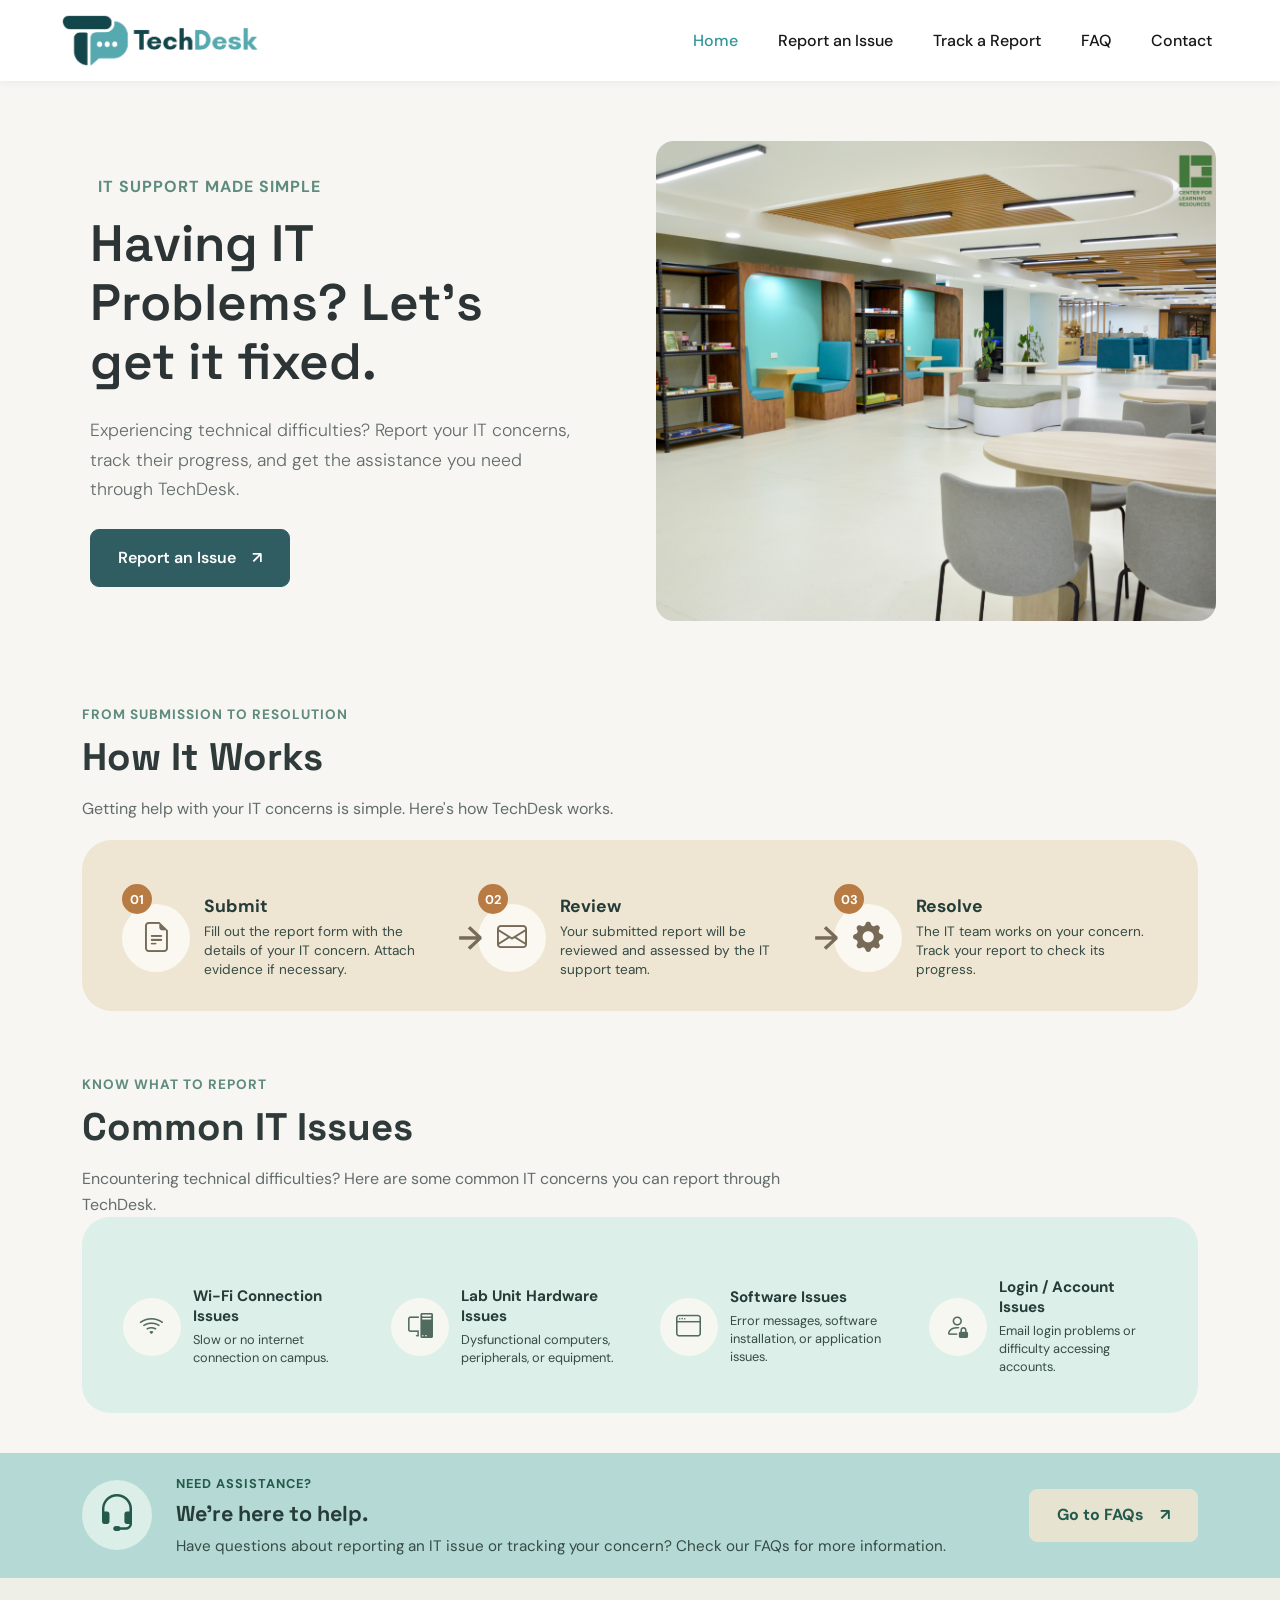
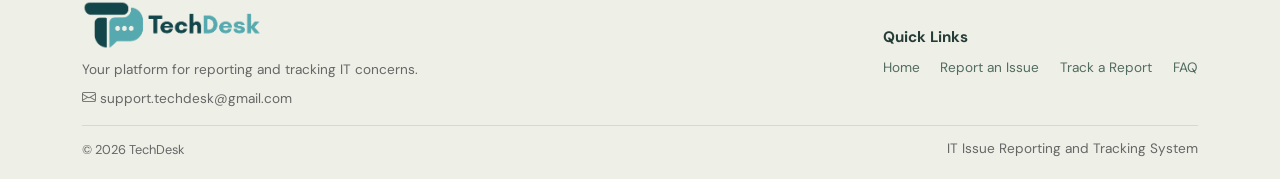
==== commit 7c4354db: "Organize website files and update navigation and layout" ====
--- a/index.html
+++ b/index.html
@@ -1,4 +1,3 @@
-
 <!DOCTYPE html>
 <html lang="en">
 
@@ -9,6 +8,7 @@
     <meta name="description" content="TechDesk is a campus IT issue reporting and tracking platform where users can report technical problems and monitor their status.">
 
     <title>TechDesk | Having IT Problems?</title>
+    <link rel="icon" type="image/png" href="images/techdesk-logo.png">
 
     <!-- Bootstrap -->
     <link href="https://cdn.jsdelivr.net/npm/bootstrap@5.3.3/dist/css/bootstrap.min.css"
@@ -26,14 +26,11 @@
     <link href="https://fonts.googleapis.com/css2?family=DM+Sans:wght@400;500;600;700&family=Space+Grotesk:wght@500;600;700&display=swap"
         rel="stylesheet">
 
-    
     <!-- TechDesk Stylesheets -->
     <link rel="stylesheet" href="styles/index.css">
     <link rel="stylesheet" href="styles/home-layout.css">
     <link rel="stylesheet" href="styles/hero.css">
-    <link rel="stylesheet" href="styles/report-lookup.css">
     <link rel="stylesheet" href="styles/scams.css">
-
 
 </head>
 
@@ -84,7 +81,7 @@
                         Track a Report
                     </a>
 
-                    <a class="nav-link" href="faq.html">
+                    <a class="nav-link" href="faqs.html">
                         FAQ
                     </a>
 
@@ -110,7 +107,7 @@
 
                 <div class="row g-0 align-items-stretch">
 
-                    <!-- Hero Content and Background Image -->
+                    <!-- Hero Content -->
                     <div class="col-lg-6 hero-content">
 
                         <div class="hero-text-content">
@@ -400,7 +397,7 @@
 
                 </div>
             </div>
-            
+
         </section>
 
 
@@ -445,7 +442,7 @@
                     <div class="col-lg-auto">
 
                         <a class="btn btn-primary d-inline-flex align-items-center gap-3"
-                            href="faq.html">
+                            href="faqs.html">
 
                             Go to FAQs
                             <span aria-hidden="true">↗</span>
@@ -485,6 +482,10 @@
                         Your platform for reporting and tracking IT concerns.
                     </p>
 
+                    <p class="footer-notice mb-0 mt-2">
+                        <i class="bi bi-envelope" aria-hidden="true"></i> support.techdesk@gmail.com
+                    </p>
+
                 </div>
 
                 <!-- Footer Navigation -->
@@ -497,7 +498,7 @@
                         <a href="index.html">Home</a>
                         <a href="report.html">Report an Issue</a>
                         <a href="track.html">Track a Report</a>
-                        <a href="faq.html">FAQ</a>
+                        <a href="faqs.html">FAQ</a>
 
                     </div>
 
@@ -526,4 +527,4 @@
     <script src="https://cdn.jsdelivr.net/npm/bootstrap@5.3.3/dist/js/bootstrap.bundle.min.js"></script>
 
 </body>
-</html>
+</html>
